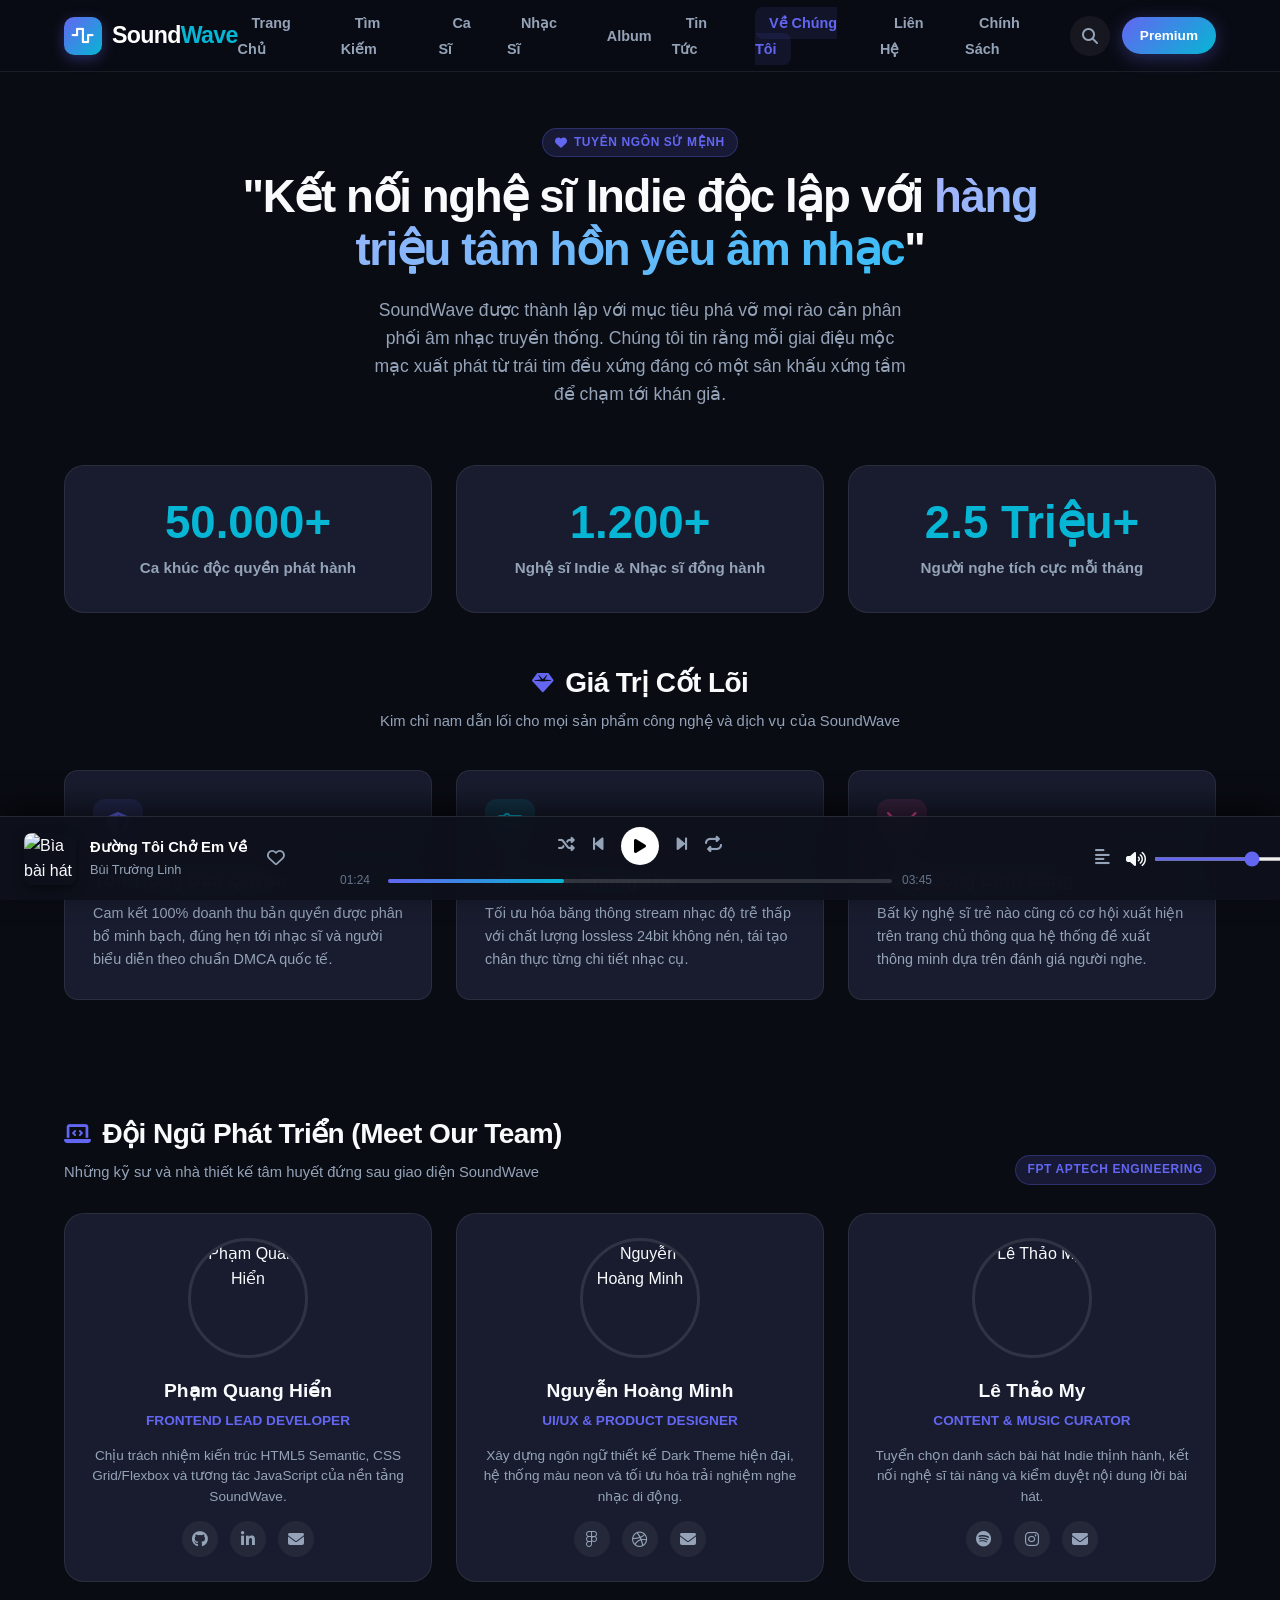
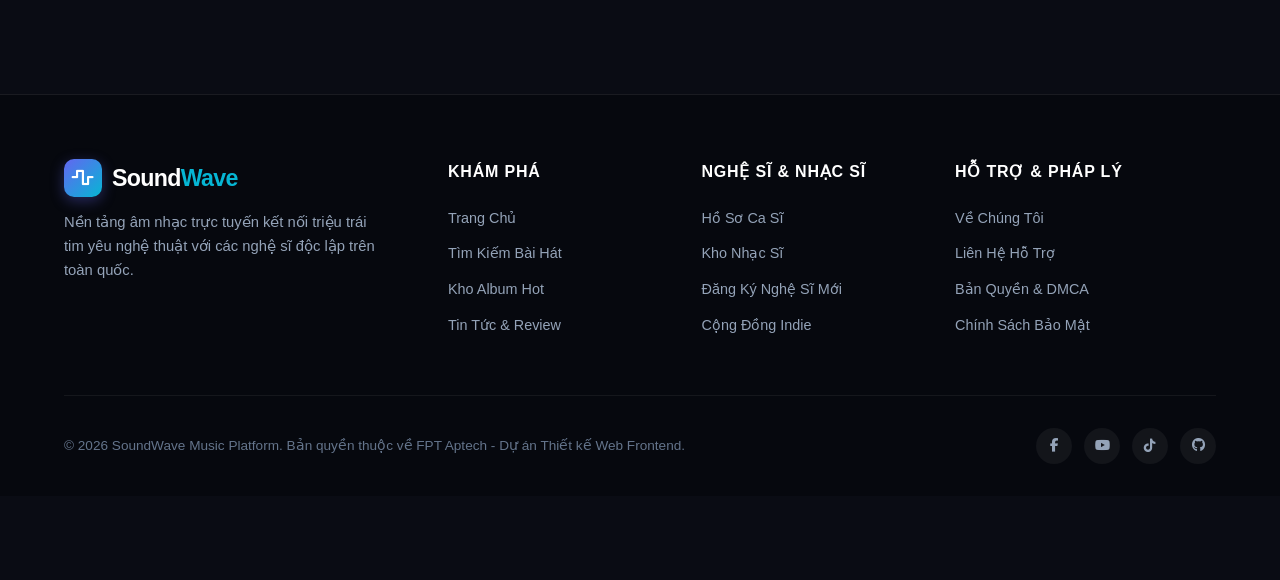
==== about.html @ a997b6e6 "Complete SoundWave music platform project" ====
<!DOCTYPE html>
<html lang="vi">
<head>
  <meta charset="UTF-8">
  <meta name="viewport" content="width=device-width, initial-scale=1.0">
  <title>Về Chúng Tôi - Sứ Mệnh & Đội Ngũ Phát Triển | SoundWave</title>
  <link rel="stylesheet" href="https://cdnjs.cloudflare.com/ajax/libs/font-awesome/6.5.1/css/all.min.css">
  <link rel="stylesheet" href="css/style.css">
</head>
<body>

  <!-- Đầu trang & Thanh điều hướng -->
  <header class="site-header">
    <div class="container navbar">
      <a href="index.html" class="brand-logo" aria-label="SoundWave Home">
        <div class="brand-icon"><i class="fa-solid fa-wave-square"></i></div>
        <span>Sound<span>Wave</span></span>
      </a>

      <nav aria-label="Điều hướng chính">
        <ul class="nav-links">
          <li><a href="index.html" class="nav-link">Trang Chủ</a></li>
          <li><a href="search.html" class="nav-link">Tìm Kiếm</a></li>
          <li><a href="artist-songs.html" class="nav-link">Ca Sĩ</a></li>
          <li><a href="composer-songs.html" class="nav-link">Nhạc Sĩ</a></li>
          <li><a href="album-songs.html" class="nav-link">Album</a></li>
          <li><a href="detail.html" class="nav-link">Tin Tức</a></li>
          <li><a href="about.html" class="nav-link active">Về Chúng Tôi</a></li>
          <li><a href="contact.html" class="nav-link">Liên Hệ</a></li>
          <li><a href="policy-terms.html" class="nav-link">Chính Sách</a></li>
        </ul>
      </nav>

      <div class="nav-actions">
        <a href="search.html" class="nav-search-btn" title="Tìm kiếm"><i class="fa-solid fa-magnifying-glass"></i></a>
        <a href="index.html#pricing" class="btn btn-primary" style="padding: 8px 18px; font-size: 0.85rem;">Premium</a>
        <button id="menu-toggle" class="menu-toggle-btn" aria-label="Mở menu"><i class="fa-solid fa-bars"></i></button>
      </div>
    </div>
  </header>

  <!-- Nội dung chính của trang -->
  <main class="section-spacing">
    <div class="container">
      <!-- Giới thiệu sứ mệnh SoundWave -->
      <section style="text-align: center; max-width: 820px; margin: 0 auto 56px;">
        <span class="badge badge-primary"><i class="fa-solid fa-heart"></i> Tuyên Ngôn Sứ Mệnh</span>
        <h1 class="hero-title" style="margin-top: 14px;">
          "Kết nối nghệ sĩ Indie độc lập với <span>hàng triệu tâm hồn yêu âm nhạc</span>"
        </h1>
        <p class="hero-desc" style="margin: 0 auto; font-size: 1.1rem;">
          SoundWave được thành lập với mục tiêu phá vỡ mọi rào cản phân phối âm nhạc truyền thống. Chúng tôi tin rằng mỗi giai điệu mộc mạc xuất phát từ trái tim đều xứng đáng có một sân khấu xứng tầm để chạm tới khán giả.
        </p>
      </section>

      <!-- Thống kê những con số ấn tượng -->
      <section class="about-stats-grid">
        <div class="stat-card">
          <div class="stat-value">50.000+</div>
          <div class="stat-label">Ca khúc độc quyền phát hành</div>
        </div>
        <div class="stat-card">
          <div class="stat-value">1.200+</div>
          <div class="stat-label">Nghệ sĩ Indie & Nhạc sĩ đồng hành</div>
        </div>
        <div class="stat-card">
          <div class="stat-value">2.5 Triệu+</div>
          <div class="stat-label">Người nghe tích cực mỗi tháng</div>
        </div>
      </section>

      <!-- Giá trị cốt lõi của nền tảng -->
      <section class="section-spacing" style="padding-top: 0;">
        <div class="section-title-wrap" style="text-align: center; display: block; margin-bottom: 36px;">
          <h2 class="section-title" style="justify-content: center;"><i class="fa-solid fa-gem"></i> Giá Trị Cốt Lõi</h2>
          <p class="section-subtitle">Kim chỉ nam dẫn lối cho mọi sản phẩm công nghệ và dịch vụ của SoundWave</p>
        </div>

        <div class="grid-3">
          <div class="music-card" style="padding: 28px;">
            <div style="width: 50px; height: 50px; border-radius: 12px; background: rgba(99, 102, 241, 0.15); color: var(--primary); display: flex; align-items: center; justify-content: center; font-size: 1.5rem; margin-bottom: 16px;">
              <i class="fa-solid fa-shield-halved"></i>
            </div>
            <h3 style="font-size: 1.15rem; font-weight: 800; margin-bottom: 8px;">Tôn Trọng Bản Quyền</h3>
            <p style="font-size: 0.9rem; color: var(--text-muted); line-height: 1.6;">
              Cam kết 100% doanh thu bản quyền được phân bổ minh bạch, đúng hẹn tới nhạc sĩ và người biểu diễn theo chuẩn DMCA quốc tế.
            </p>
          </div>

          <div class="music-card" style="padding: 28px;">
            <div style="width: 50px; height: 50px; border-radius: 12px; background: rgba(6, 182, 212, 0.15); color: var(--secondary); display: flex; align-items: center; justify-content: center; font-size: 1.5rem; margin-bottom: 16px;">
              <i class="fa-solid fa-sliders"></i>
            </div>
            <h3 style="font-size: 1.15rem; font-weight: 800; margin-bottom: 8px;">Âm Thanh Phòng Thu</h3>
            <p style="font-size: 0.9rem; color: var(--text-muted); line-height: 1.6;">
              Tối ưu hóa băng thông stream nhạc độ trễ thấp với chất lượng lossless 24bit không nén, tái tạo chân thực từng chi tiết nhạc cụ.
            </p>
          </div>

          <div class="music-card" style="padding: 28px;">
            <div style="width: 50px; height: 50px; border-radius: 12px; background: rgba(236, 72, 153, 0.15); color: var(--accent-pink); display: flex; align-items: center; justify-content: center; font-size: 1.5rem; margin-bottom: 16px;">
              <i class="fa-solid fa-users-rays"></i>
            </div>
            <h3 style="font-size: 1.15rem; font-weight: 800; margin-bottom: 8px;">Cộng Đồng Bình Đẳng</h3>
            <p style="font-size: 0.9rem; color: var(--text-muted); line-height: 1.6;">
              Bất kỳ nghệ sĩ trẻ nào cũng có cơ hội xuất hiện trên trang chủ thông qua hệ thống đề xuất thông minh dựa trên đánh giá người nghe.
            </p>
          </div>
        </div>
      </section>

      <!-- Đội ngũ phát triển dự án -->
      <section class="section-spacing">
        <div class="section-title-wrap">
          <div>
            <h2 class="section-title"><i class="fa-solid fa-laptop-code"></i> Đội Ngũ Phát Triển (Meet Our Team)</h2>
            <p class="section-subtitle">Những kỹ sư và nhà thiết kế tâm huyết đứng sau giao diện SoundWave</p>
          </div>
          <span class="badge badge-primary">FPT Aptech Engineering</span>
        </div>

        <div class="grid-3">
          <div class="team-card">
            <img src="https://images.unsplash.com/photo-1534528741775-53994a69daeb?w=300" alt="Phạm Quang Hiển" class="team-avatar">
            <h3 class="team-name">Phạm Quang Hiển</h3>
            <p class="team-role">Frontend Lead Developer</p>
            <p style="font-size: 0.85rem; color: var(--text-muted); line-height: 1.5;">
              Chịu trách nhiệm kiến trúc HTML5 Semantic, CSS Grid/Flexbox và tương tác JavaScript của nền tảng SoundWave.
            </p>
            <div class="team-socials">
              <a href="https://github.com/QuangHien-coder" target="_blank" rel="noreferrer" class="team-social-link" title="GitHub"><i class="fa-brands fa-github"></i></a>
              <a href="https://linkedin.com" target="_blank" rel="noreferrer" class="team-social-link" title="LinkedIn"><i class="fa-brands fa-linkedin-in"></i></a>
              <a href="mailto:contact@soundwave.vn" class="team-social-link" title="Email"><i class="fa-solid fa-envelope"></i></a>
            </div>
          </div>

          <div class="team-card">
            <img src="https://images.unsplash.com/photo-1507003211169-0a1dd7228f2d?w=300" alt="Nguyễn Hoàng Minh" class="team-avatar">
            <h3 class="team-name">Nguyễn Hoàng Minh</h3>
            <p class="team-role">UI/UX & Product Designer</p>
            <p style="font-size: 0.85rem; color: var(--text-muted); line-height: 1.5;">
              Xây dựng ngôn ngữ thiết kế Dark Theme hiện đại, hệ thống màu neon và tối ưu hóa trải nghiệm nghe nhạc di động.
            </p>
            <div class="team-socials">
              <a href="https://figma.com" target="_blank" rel="noreferrer" class="team-social-link" title="Figma"><i class="fa-brands fa-figma"></i></a>
              <a href="https://dribbble.com" target="_blank" rel="noreferrer" class="team-social-link" title="Dribbble"><i class="fa-brands fa-dribbble"></i></a>
              <a href="mailto:design@soundwave.vn" class="team-social-link" title="Email"><i class="fa-solid fa-envelope"></i></a>
            </div>
          </div>

          <div class="team-card">
            <img src="https://images.unsplash.com/photo-1494790108377-be9c29b29330?w=300" alt="Lê Thảo My" class="team-avatar">
            <h3 class="team-name">Lê Thảo My</h3>
            <p class="team-role">Content & Music Curator</p>
            <p style="font-size: 0.85rem; color: var(--text-muted); line-height: 1.5;">
              Tuyển chọn danh sách bài hát Indie thịnh hành, kết nối nghệ sĩ tài năng và kiểm duyệt nội dung lời bài hát.
            </p>
            <div class="team-socials">
              <a href="https://spotify.com" target="_blank" rel="noreferrer" class="team-social-link" title="Spotify"><i class="fa-brands fa-spotify"></i></a>
              <a href="https://instagram.com" target="_blank" rel="noreferrer" class="team-social-link" title="Instagram"><i class="fa-brands fa-instagram"></i></a>
              <a href="mailto:curator@soundwave.vn" class="team-social-link" title="Email"><i class="fa-solid fa-envelope"></i></a>
            </div>
          </div>
        </div>
      </section>
    </div>
  </main>

  <!-- Chân trang -->
  <footer class="site-footer">
    <div class="container">
      <div class="footer-grid">
        <div class="footer-brand">
          <a href="index.html" class="brand-logo">
            <div class="brand-icon"><i class="fa-solid fa-wave-square"></i></div>
            <span>Sound<span>Wave</span></span>
          </a>
          <p>Nền tảng âm nhạc trực tuyến kết nối triệu trái tim yêu nghệ thuật với các nghệ sĩ độc lập trên toàn quốc.</p>
        </div>

        <div>
          <h4 class="footer-heading">Khám Phá</h4>
          <ul class="footer-links-list">
            <li><a href="index.html">Trang Chủ</a></li>
            <li><a href="search.html">Tìm Kiếm Bài Hát</a></li>
            <li><a href="album-songs.html">Kho Album Hot</a></li>
            <li><a href="detail.html">Tin Tức & Review</a></li>
          </ul>
        </div>

        <div>
          <h4 class="footer-heading">Nghệ Sĩ & Nhạc Sĩ</h4>
          <ul class="footer-links-list">
            <li><a href="artist-songs.html">Hồ Sơ Ca Sĩ</a></li>
            <li><a href="composer-songs.html">Kho Nhạc Sĩ</a></li>
            <li><a href="contact.html">Đăng Ký Nghệ Sĩ Mới</a></li>
            <li><a href="about.html">Cộng Đồng Indie</a></li>
          </ul>
        </div>

        <div>
          <h4 class="footer-heading">Hỗ Trợ & Pháp Lý</h4>
          <ul class="footer-links-list">
            <li><a href="about.html">Về Chúng Tôi</a></li>
            <li><a href="contact.html">Liên Hệ Hỗ Trợ</a></li>
            <li><a href="policy-terms.html">Bản Quyền & DMCA</a></li>
            <li><a href="policy-terms.html#privacy">Chính Sách Bảo Mật</a></li>
          </ul>
        </div>
      </div>

      <div class="footer-bottom">
        <p>&copy; 2026 SoundWave Music Platform. Bản quyền thuộc về FPT Aptech - Dự án Thiết kế Web Frontend.</p>
        <div class="social-links">
          <a href="https://facebook.com" class="social-icon" target="_blank" rel="noreferrer" aria-label="Facebook"><i class="fa-brands fa-facebook-f"></i></a>
          <a href="https://youtube.com" class="social-icon" target="_blank" rel="noreferrer" aria-label="YouTube"><i class="fa-brands fa-youtube"></i></a>
          <a href="https://tiktok.com" class="social-icon" target="_blank" rel="noreferrer" aria-label="TikTok"><i class="fa-brands fa-tiktok"></i></a>
          <a href="https://github.com" class="social-icon" target="_blank" rel="noreferrer" aria-label="GitHub"><i class="fa-brands fa-github"></i></a>
        </div>
      </div>
    </div>
  </footer>

  <!-- Thanh phát nhạc cố định đáy màn hình -->
  <aside class="bottom-player-bar" aria-label="Trình phát nhạc đang hoạt động">
    <div class="player-left">
      <img id="player-thumb" src="https://images.unsplash.com/photo-1514525253161-7a46d19cd819?w=200" alt="Bìa bài hát" class="player-thumb">
      <div class="player-song-meta">
        <a href="song-detail.html" id="player-song-title" class="player-song-name">Đường Tôi Chở Em Về</a>
        <a href="artist-songs.html" id="player-artist" class="player-artist-name">Bùi Trường Linh</a>
      </div>
      <button id="player-like-btn" class="player-like-btn" title="Thêm vào yêu thích">
        <i class="fa-regular fa-heart"></i>
      </button>
    </div>

    <div class="player-center">
      <div class="player-controls-row">
        <button class="player-btn-action" title="Phát ngẫu nhiên"><i class="fa-solid fa-shuffle"></i></button>
        <button class="player-btn-action" title="Bài trước"><i class="fa-solid fa-backward-step"></i></button>
        <button id="player-play-btn" class="player-btn-play-pause" title="Phát"><i class="fa-solid fa-play"></i></button>
        <button class="player-btn-action" title="Bài tiếp"><i class="fa-solid fa-forward-step"></i></button>
        <button class="player-btn-action" title="Lặp lại"><i class="fa-solid fa-repeat"></i></button>
      </div>
      <div class="player-progress-row">
        <span id="current-time" class="player-time">01:24</span>
        <div id="progress-bar-wrap" class="progress-bar-wrap">
          <div id="progress-fill" class="progress-fill"></div>
        </div>
        <span id="duration-time" class="player-time">03:45</span>
      </div>
    </div>

    <div class="player-right">
      <a href="song-detail.html" class="player-btn-action" title="Xem lời bài hát"><i class="fa-solid fa-align-left"></i></a>
      <div class="volume-wrap">
        <i class="fa-solid fa-volume-high text-muted"></i>
        <input type="range" class="volume-slider" min="0" max="100" value="80" aria-label="Âm lượng">
      </div>
    </div>
  </aside>

  <script src="js/main.js"></script>
</body>
</html>
---- css/style.css ----
/* ==========================================================================
   SOUNDWAVE - NỀN TẢNG ÂM NHẠC TRỰC TUYẾN
   Định dạng giao diện: Chủ đề tối, Flexbox, CSS Grid & Responsive
   ========================================================================== */

:root {
  --bg-dark: #0a0c14;
  --bg-surface: #121524;
  --bg-card: #181c2e;
  --bg-card-hover: #22273f;
  --border-subtle: rgba(255, 255, 255, 0.08);
  --border-focus: #6366f1;

  --text-main: #f8fafc;
  --text-muted: #94a3b8;
  --text-dim: #64748b;

  --primary: #6366f1;
  --primary-hover: #4f46e5;
  --primary-glow: rgba(99, 102, 241, 0.35);

  --secondary: #06b6d4;
  --accent-pink: #ec4899;
  --accent-green: #10b981;
  --accent-amber: #f59e0b;

  --radius-sm: 8px;
  --radius-md: 14px;
  --radius-lg: 20px;
  --radius-full: 9999px;

  --player-height: 84px;
  --nav-height: 72px;
  --container-max: 1200px;
  --transition: all 0.25s ease-in-out;
}

* {
  margin: 0;
  padding: 0;
  box-sizing: border-box;
}

html {
  scroll-behavior: smooth;
  font-size: 16px;
}

body {
  font-family: -apple-system, BlinkMacSystemFont, 'Segoe UI', Roboto, Helvetica, Arial, sans-serif;
  background-color: var(--bg-dark);
  color: var(--text-main);
  line-height: 1.6;
  min-height: 100vh;
  display: flex;
  flex-direction: column;
  padding-bottom: var(--player-height);
  overflow-x: hidden;
}

a {
  color: inherit;
  text-decoration: none;
  transition: var(--transition);
}

img {
  max-width: 100%;
  height: auto;
  display: block;
}

ul {
  list-style: none;
}

button, input, select, textarea {
  font: inherit;
  color: inherit;
  border: none;
  outline: none;
}

/* ==========================================================================
   KHUNG BỐ CỤC CHUNG & CÁC LỚP TIỆN ÍCH
   ========================================================================== */

.container {
  width: 100%;
  max-width: var(--container-max);
  margin: 0 auto;
  padding: 0 24px;
}

.section-spacing {
  padding: 56px 0;
}

.section-title-wrap {
  display: flex;
  align-items: flex-end;
  justify-content: space-between;
  margin-bottom: 28px;
  gap: 16px;
}

.section-title {
  font-size: 1.75rem;
  font-weight: 800;
  letter-spacing: -0.02em;
  color: var(--text-main);
  position: relative;
  display: flex;
  align-items: center;
  gap: 12px;
}

.section-title i {
  color: var(--primary);
  font-size: 1.35rem;
}

.section-subtitle {
  color: var(--text-muted);
  font-size: 0.925rem;
  margin-top: 4px;
}

.see-more-link {
  color: var(--primary);
  font-weight: 600;
  font-size: 0.9rem;
  display: inline-flex;
  align-items: center;
  gap: 6px;
}

.see-more-link:hover {
  color: var(--secondary);
  transform: translateX(3px);
}

/* Nhãn hiển thị nổi bật */
.badge {
  display: inline-flex;
  align-items: center;
  gap: 6px;
  padding: 4px 12px;
  border-radius: var(--radius-full);
  font-size: 0.75rem;
  font-weight: 700;
  text-transform: uppercase;
  letter-spacing: 0.05em;
}

.badge-primary {
  background: rgba(99, 102, 241, 0.15);
  color: var(--primary);
  border: 1px solid rgba(99, 102, 241, 0.3);
}

.badge-emerald {
  background: rgba(16, 185, 129, 0.15);
  color: var(--accent-green);
  border: 1px solid rgba(16, 185, 129, 0.3);
}

.badge-cyan {
  background: rgba(6, 182, 212, 0.15);
  color: var(--secondary);
  border: 1px solid rgba(6, 182, 212, 0.3);
}

/* Hệ thống nút bấm */
.btn {
  display: inline-flex;
  align-items: center;
  justify-content: center;
  gap: 10px;
  padding: 12px 24px;
  border-radius: var(--radius-full);
  font-weight: 700;
  font-size: 0.925rem;
  cursor: pointer;
  transition: var(--transition);
  user-select: none;
}

.btn-primary {
  background: linear-gradient(135deg, var(--primary), var(--secondary));
  color: #fff;
  box-shadow: 0 4px 18px var(--primary-glow);
}

.btn-primary:hover {
  transform: translateY(-2px);
  box-shadow: 0 6px 24px rgba(99, 102, 241, 0.55);
}

.btn-outline {
  background: rgba(255, 255, 255, 0.04);
  color: var(--text-main);
  border: 1px solid var(--border-subtle);
}

.btn-outline:hover {
  background: rgba(255, 255, 255, 0.1);
  border-color: rgba(255, 255, 255, 0.2);
  transform: translateY(-2px);
}

.btn-play-sm {
  width: 44px;
  height: 44px;
  border-radius: 50%;
  background: var(--primary);
  color: #fff;
  display: flex;
  align-items: center;
  justify-content: center;
  font-size: 1rem;
  box-shadow: 0 4px 14px var(--primary-glow);
  cursor: pointer;
  transition: var(--transition);
}

.btn-play-sm:hover {
  transform: scale(1.12);
  background: var(--secondary);
}

/* ==========================================================================
   ĐẦU TRANG & THANH ĐIỀU HƯỚNG (MENU)
   ========================================================================== */

.site-header {
  position: sticky;
  top: 0;
  z-index: 100;
  background: rgba(10, 12, 20, 0.85);
  backdrop-filter: blur(14px);
  -webkit-backdrop-filter: blur(14px);
  border-bottom: 1px solid var(--border-subtle);
  height: var(--nav-height);
}

.navbar {
  display: flex;
  align-items: center;
  justify-content: space-between;
  height: 100%;
}

.brand-logo {
  display: flex;
  align-items: center;
  gap: 10px;
  font-size: 1.45rem;
  font-weight: 900;
  letter-spacing: -0.03em;
  color: #fff;
}

.brand-icon {
  width: 38px;
  height: 38px;
  border-radius: 10px;
  background: linear-gradient(135deg, var(--primary), var(--secondary));
  display: flex;
  align-items: center;
  justify-content: center;
  font-size: 1.1rem;
  color: #fff;
  box-shadow: 0 4px 14px var(--primary-glow);
}

.brand-logo span span {
  color: var(--secondary);
}

.nav-links {
  display: flex;
  align-items: center;
  gap: 6px;
}

.nav-link {
  padding: 8px 14px;
  border-radius: var(--radius-sm);
  font-size: 0.9rem;
  font-weight: 600;
  color: var(--text-muted);
}

.nav-link:hover,
.nav-link.active {
  color: #fff;
  background: rgba(255, 255, 255, 0.06);
}

.nav-link.active {
  color: var(--primary);
  background: rgba(99, 102, 241, 0.1);
}

.nav-actions {
  display: flex;
  align-items: center;
  gap: 12px;
}

.nav-search-btn {
  width: 40px;
  height: 40px;
  border-radius: 50%;
  background: rgba(255, 255, 255, 0.05);
  color: var(--text-muted);
  display: flex;
  align-items: center;
  justify-content: center;
  cursor: pointer;
  transition: var(--transition);
}

.nav-search-btn:hover {
  color: #fff;
  background: rgba(255, 255, 255, 0.12);
}

.menu-toggle-btn {
  display: none;
  background: transparent;
  color: var(--text-main);
  font-size: 1.35rem;
  cursor: pointer;
  padding: 6px;
}

/* ==========================================================================
   BANNER GIỚI THIỆU CHÍNH (TRANG CHỦ)
   ========================================================================== */

.hero-banner {
  position: relative;
  padding: 64px 0 54px;
  overflow: hidden;
}

.hero-card {
  position: relative;
  background: linear-gradient(135deg, #181c33 0%, #111425 60%, #0d0f1b 100%);
  border: 1px solid var(--border-subtle);
  border-radius: var(--radius-lg);
  padding: 56px 48px;
  display: grid;
  grid-template-columns: 1.2fr 0.8fr;
  align-items: center;
  gap: 40px;
  box-shadow: 0 20px 40px rgba(0, 0, 0, 0.45);
}

.hero-card::before {
  content: '';
  position: absolute;
  top: -20%;
  right: 10%;
  width: 320px;
  height: 320px;
  background: radial-gradient(circle, var(--primary-glow) 0%, transparent 70%);
  filter: blur(50px);
  pointer-events: none;
}

.hero-content {
  position: relative;
  z-index: 2;
}

.hero-title {
  font-size: 2.85rem;
  font-weight: 900;
  line-height: 1.15;
  letter-spacing: -0.03em;
  margin: 16px 0 20px;
}

.hero-title span {
  background: linear-gradient(135deg, #a5b4fc, #38bdf8);
  -webkit-background-clip: text;
  -webkit-text-fill-color: transparent;
}

.hero-desc {
  font-size: 1.05rem;
  color: var(--text-muted);
  margin-bottom: 32px;
  max-width: 540px;
}

.hero-buttons {
  display: flex;
  align-items: center;
  gap: 16px;
  flex-wrap: wrap;
}

.hero-art {
  position: relative;
  display: flex;
  justify-content: center;
  align-items: center;
}

.hero-album-stack {
  position: relative;
  width: 280px;
  height: 280px;
}

.stack-img {
  position: absolute;
  width: 220px;
  height: 220px;
  border-radius: var(--radius-md);
  object-fit: cover;
  box-shadow: 0 16px 32px rgba(0, 0, 0, 0.6);
  border: 2px solid rgba(255, 255, 255, 0.1);
  transition: var(--transition);
}

.stack-img-1 {
  top: 0;
  left: 0;
  transform: rotate(-8deg);
  z-index: 1;
}

.stack-img-2 {
  bottom: 0;
  right: 0;
  transform: rotate(6deg);
  z-index: 2;
}

.hero-album-stack:hover .stack-img-1 {
  transform: rotate(-14deg) translateY(-8px);
}

.hero-album-stack:hover .stack-img-2 {
  transform: rotate(12deg) translateY(8px);
}

/* ==========================================================================
   THẺ BÀI HÁT & HỆ THỐNG LƯỚI (CHUYÊN MỤC, ALBUM, NGHỆ SĨ)
   ========================================================================== */

.grid-6 {
  display: grid;
  grid-template-columns: repeat(6, 1fr);
  gap: 20px;
}

.grid-5 {
  display: grid;
  grid-template-columns: repeat(5, 1fr);
  gap: 20px;
}

.grid-4 {
  display: grid;
  grid-template-columns: repeat(4, 1fr);
  gap: 24px;
}

.grid-3 {
  display: grid;
  grid-template-columns: repeat(3, 1fr);
  gap: 24px;
}

.grid-2 {
  display: grid;
  grid-template-columns: repeat(2, 1fr);
  gap: 24px;
}

/* Định dạng thẻ bài hát và album */
.music-card {
  background: var(--bg-card);
  border: 1px solid var(--border-subtle);
  border-radius: var(--radius-md);
  padding: 16px;
  transition: var(--transition);
  position: relative;
  display: flex;
  flex-direction: column;
}

.music-card:hover {
  background: var(--bg-card-hover);
  transform: translateY(-6px);
  border-color: rgba(255, 255, 255, 0.18);
  box-shadow: 0 16px 30px rgba(0, 0, 0, 0.5);
}

.card-thumb-wrap {
  position: relative;
  width: 100%;
  aspect-ratio: 1 / 1;
  border-radius: var(--radius-sm);
  overflow: hidden;
  margin-bottom: 14px;
  background: var(--bg-surface);
}

.card-thumb {
  width: 100%;
  height: 100%;
  object-fit: cover;
  transition: transform 0.4s ease;
}

.music-card:hover .card-thumb {
  transform: scale(1.06);
}

.card-play-overlay {
  position: absolute;
  right: 12px;
  bottom: 12px;
  opacity: 0;
  transform: translateY(8px);
  transition: var(--transition);
}

.music-card:hover .card-play-overlay {
  opacity: 1;
  transform: translateY(0);
}

.card-title {
  font-size: 1rem;
  font-weight: 700;
  color: var(--text-main);
  white-space: nowrap;
  overflow: hidden;
  text-overflow: ellipsis;
  margin-bottom: 4px;
}

.card-title:hover {
  color: var(--primary);
}

.card-subtitle {
  font-size: 0.85rem;
  color: var(--text-muted);
  white-space: nowrap;
  overflow: hidden;
  text-overflow: ellipsis;
}

.card-subtitle a:hover {
  color: var(--text-main);
  text-decoration: underline;
}

/* Thẻ ảnh đại diện ca sĩ hình tròn */
.artist-card .card-thumb-wrap {
  border-radius: 50%;
  box-shadow: 0 8px 20px rgba(0, 0, 0, 0.4);
}

.artist-card .card-title {
  text-align: center;
}

.artist-card .card-subtitle {
  text-align: center;
}

/* Thẻ chuyên mục thể loại nhạc */
.category-card {
  position: relative;
  min-height: 140px;
  border-radius: var(--radius-md);
  padding: 20px;
  overflow: hidden;
  display: flex;
  flex-direction: column;
  justify-content: space-between;
  font-weight: 800;
  color: #fff;
  transition: var(--transition);
}

.category-card:hover {
  transform: translateY(-4px) scale(1.02);
  box-shadow: 0 12px 24px rgba(0, 0, 0, 0.4);
}

.category-card i {
  position: absolute;
  right: -10px;
  bottom: -10px;
  font-size: 4.5rem;
  opacity: 0.22;
  transform: rotate(-15deg);
  transition: var(--transition);
}

.category-card:hover i {
  transform: rotate(0deg) scale(1.15);
  opacity: 0.35;
}

/* ==========================================================================
   BẢNG XẾP HẠNG & DANH SÁCH BÀI HÁT DẠNG BẢNG
   ========================================================================== */

.table-responsive {
  width: 100%;
  overflow-x: auto;
  border-radius: var(--radius-md);
  border: 1px solid var(--border-subtle);
  background: var(--bg-card);
}

.music-table {
  width: 100%;
  border-collapse: collapse;
  text-align: left;
  font-size: 0.925rem;
}

.music-table th {
  padding: 16px 20px;
  color: var(--text-dim);
  font-weight: 700;
  text-transform: uppercase;
  font-size: 0.75rem;
  letter-spacing: 0.05em;
  border-bottom: 1px solid var(--border-subtle);
  background: rgba(255, 255, 255, 0.02);
}

.music-table td {
  padding: 14px 20px;
  border-bottom: 1px solid rgba(255, 255, 255, 0.04);
  color: var(--text-muted);
  vertical-align: middle;
}

.music-table tr:last-child td {
  border-bottom: none;
}

.music-table tr:hover td {
  background: var(--bg-card-hover);
  color: var(--text-main);
}

.song-cell {
  display: flex;
  align-items: center;
  gap: 14px;
}

.song-thumb-sm {
  width: 44px;
  height: 44px;
  border-radius: var(--radius-sm);
  object-fit: cover;
}

.song-info-meta {
  display: flex;
  flex-direction: column;
}

.song-title-text {
  font-weight: 700;
  color: var(--text-main);
}

.song-title-text:hover {
  color: var(--primary);
}

.song-artist-text {
  font-size: 0.825rem;
  color: var(--text-muted);
}

.rank-number {
  font-weight: 800;
  font-size: 1.1rem;
  color: var(--text-dim);
  width: 28px;
  display: inline-block;
  text-align: center;
}

.rank-top1 { color: #f59e0b; }
.rank-top2 { color: #94a3b8; }
.rank-top3 { color: #d97706; }

/* ==========================================================================
   BẢNG GIÁ GÓI CƯỚC PREMIUM (ĐIỂM CỘNG SÁNG TẠO)
   ========================================================================== */

.pricing-grid {
  display: grid;
  grid-template-columns: repeat(3, 1fr);
  gap: 24px;
}

.pricing-card {
  background: var(--bg-card);
  border: 1px solid var(--border-subtle);
  border-radius: var(--radius-lg);
  padding: 36px 30px;
  display: flex;
  flex-direction: column;
  transition: var(--transition);
  position: relative;
}

.pricing-card.featured {
  background: linear-gradient(180deg, #20253f 0%, #161a2e 100%);
  border-color: var(--primary);
  box-shadow: 0 16px 36px var(--primary-glow);
  transform: scale(1.03);
}

.pricing-card:hover {
  transform: translateY(-6px);
}

.pricing-card.featured:hover {
  transform: scale(1.03) translateY(-6px);
}

.pricing-tag {
  position: absolute;
  top: -12px;
  left: 50%;
  transform: translateX(-50%);
  background: linear-gradient(135deg, var(--primary), var(--secondary));
  color: #fff;
  font-size: 0.75rem;
  font-weight: 800;
  padding: 4px 14px;
  border-radius: var(--radius-full);
}

.pricing-price {
  font-size: 2.25rem;
  font-weight: 900;
  color: #fff;
  margin: 16px 0 20px;
}

.pricing-price span {
  font-size: 0.95rem;
  color: var(--text-muted);
  font-weight: normal;
}

.pricing-features {
  margin: 24px 0 32px;
  flex-grow: 1;
}

.pricing-features li {
  display: flex;
  align-items: center;
  gap: 10px;
  margin-bottom: 12px;
  font-size: 0.9rem;
  color: var(--text-muted);
}

.pricing-features li i {
  color: var(--accent-green);
}

/* ==========================================================================
   KHUNG TÌM KIẾM & BỘ LỌC NÂNG CAO (TRANG TÌM KIẾM)
   ========================================================================== */

.search-box-wrap {
  background: var(--bg-card);
  border: 1px solid var(--border-subtle);
  border-radius: var(--radius-lg);
  padding: 24px;
  margin-bottom: 32px;
}

.search-input-group {
  position: relative;
  margin-bottom: 20px;
}

.search-input-group i {
  position: absolute;
  left: 20px;
  top: 50%;
  transform: translateY(-50%);
  color: var(--text-dim);
  font-size: 1.2rem;
}

.search-input {
  width: 100%;
  background: var(--bg-surface);
  border: 1px solid var(--border-subtle);
  padding: 16px 20px 16px 54px;
  border-radius: var(--radius-md);
  font-size: 1.05rem;
  color: #fff;
  transition: var(--transition);
}

.search-input:focus {
  border-color: var(--primary);
  box-shadow: 0 0 0 3px var(--primary-glow);
}

.filter-row {
  display: grid;
  grid-template-columns: repeat(4, 1fr);
  gap: 16px;
}

.filter-select {
  background: var(--bg-surface);
  border: 1px solid var(--border-subtle);
  padding: 10px 16px;
  border-radius: var(--radius-sm);
  color: var(--text-muted);
  cursor: pointer;
  transition: var(--transition);
}

.filter-select:focus {
  border-color: var(--primary);
  color: #fff;
}

.search-result-header {
  display: flex;
  align-items: center;
  justify-content: space-between;
  margin-bottom: 24px;
}

.result-count-badge {
  color: var(--secondary);
  font-weight: 700;
}

/* ==========================================================================
   CHI TIẾT BÀI HÁT & KHỐI LỜI BÀI HÁT
   ========================================================================== */

.detail-banner {
  background: linear-gradient(180deg, #1f243c 0%, var(--bg-dark) 100%);
  border-radius: var(--radius-lg);
  padding: 44px;
  display: flex;
  align-items: center;
  gap: 36px;
  margin-bottom: 40px;
  border: 1px solid var(--border-subtle);
}

.detail-cover {
  width: 220px;
  height: 220px;
  border-radius: var(--radius-md);
  object-fit: cover;
  box-shadow: 0 16px 36px rgba(0, 0, 0, 0.6);
  flex-shrink: 0;
}

.detail-meta-wrap {
  display: flex;
  flex-direction: column;
  gap: 10px;
}

.detail-song-title {
  font-size: 2.5rem;
  font-weight: 900;
  letter-spacing: -0.02em;
}

.detail-artist-line {
  font-size: 1.05rem;
  color: var(--text-muted);
}

.detail-artist-line a {
  color: var(--text-main);
  font-weight: 600;
}

.detail-artist-line a:hover {
  color: var(--primary);
  text-decoration: underline;
}

.detail-stats {
  display: flex;
  align-items: center;
  gap: 20px;
  font-size: 0.9rem;
  color: var(--text-dim);
  margin-top: 6px;
}

.detail-action-bar {
  display: flex;
  align-items: center;
  gap: 16px;
  margin-top: 14px;
}

.detail-two-col {
  display: grid;
  grid-template-columns: 2fr 1fr;
  gap: 36px;
}

.lyrics-container {
  background: var(--bg-card);
  border: 1px solid var(--border-subtle);
  border-radius: var(--radius-lg);
  padding: 36px;
}

.lyrics-text {
  font-size: 1.15rem;
  line-height: 2.1;
  color: #cbd5e1;
  white-space: pre-line;
  font-family: inherit;
}

.suggest-sidebar {
  display: flex;
  flex-direction: column;
  gap: 16px;
}

.suggest-card {
  display: flex;
  align-items: center;
  gap: 14px;
  background: var(--bg-card);
  border: 1px solid var(--border-subtle);
  border-radius: var(--radius-md);
  padding: 12px;
  transition: var(--transition);
}

.suggest-card:hover {
  background: var(--bg-card-hover);
  border-color: rgba(255, 255, 255, 0.16);
  transform: translateX(4px);
}

.suggest-thumb {
  width: 54px;
  height: 54px;
  border-radius: var(--radius-sm);
  object-fit: cover;
  flex-shrink: 0;
}

/* ==========================================================================
   THÔNG TIN ĐẦU TRANG: CA SĨ, NHẠC SĨ & ALBUM
   ========================================================================== */

.profile-header-banner {
  background: linear-gradient(135deg, #1b2038 0%, #101322 100%);
  border: 1px solid var(--border-subtle);
  border-radius: var(--radius-lg);
  padding: 44px;
  display: flex;
  align-items: center;
  gap: 36px;
  margin-bottom: 40px;
}

.profile-avatar-lg {
  width: 200px;
  height: 200px;
  border-radius: 50%;
  object-fit: cover;
  box-shadow: 0 16px 36px rgba(0, 0, 0, 0.5);
  border: 4px solid rgba(255, 255, 255, 0.08);
  flex-shrink: 0;
}

.album-cover-lg {
  width: 220px;
  height: 220px;
  border-radius: var(--radius-md);
  object-fit: cover;
  box-shadow: 0 16px 36px rgba(0, 0, 0, 0.6);
  flex-shrink: 0;
}

.profile-info {
  display: flex;
  flex-direction: column;
  gap: 10px;
}

.profile-name {
  font-size: 2.6rem;
  font-weight: 900;
  letter-spacing: -0.03em;
}

.profile-bio {
  color: var(--text-muted);
  font-size: 0.95rem;
  max-width: 680px;
  line-height: 1.65;
}

.profile-stats-row {
  display: flex;
  align-items: center;
  gap: 24px;
  color: var(--text-dim);
  font-size: 0.925rem;
  margin-top: 6px;
}

.profile-stats-row strong {
  color: #fff;
}

/* ==========================================================================
   TRANG BÀI VIẾT TIN TỨC & ĐÁNH GIÁ ALBUM
   ========================================================================== */

.article-container {
  max-width: 860px;
  margin: 0 auto;
}

.article-hero-img {
  width: 100%;
  max-height: 440px;
  object-fit: cover;
  border-radius: var(--radius-lg);
  margin: 28px 0;
  box-shadow: 0 16px 36px rgba(0, 0, 0, 0.5);
}

.article-body {
  font-size: 1.1rem;
  line-height: 1.9;
  color: #cbd5e1;
}

.article-body p {
  margin-bottom: 24px;
}

.article-body h2,
.article-body h3 {
  color: #fff;
  margin: 36px 0 16px;
  font-weight: 800;
}

.article-body blockquote {
  border-left: 4px solid var(--primary);
  background: var(--bg-card);
  padding: 20px 24px;
  border-radius: 0 var(--radius-md) var(--radius-md) 0;
  font-style: italic;
  color: #e2e8f0;
  margin: 28px 0;
}

.score-box {
  background: linear-gradient(135deg, #1e2440, #13172c);
  border: 1px solid var(--primary);
  border-radius: var(--radius-md);
  padding: 24px;
  display: flex;
  align-items: center;
  justify-content: space-between;
  margin: 32px 0;
}

.score-number {
  font-size: 3rem;
  font-weight: 900;
  color: var(--secondary);
}

/* ==========================================================================
   TRANG VỀ CHÚNG TÔI & ĐỘI NGŨ PHÁT TRIỂN
   ========================================================================== */

.about-stats-grid {
  display: grid;
  grid-template-columns: repeat(3, 1fr);
  gap: 24px;
  margin: 48px 0;
}

.stat-card {
  background: var(--bg-card);
  border: 1px solid var(--border-subtle);
  border-radius: var(--radius-lg);
  padding: 32px;
  text-align: center;
}

.stat-value {
  font-size: 2.85rem;
  font-weight: 900;
  color: var(--secondary);
  line-height: 1.1;
  margin-bottom: 8px;
}

.stat-label {
  color: var(--text-muted);
  font-size: 0.95rem;
  font-weight: 600;
}

.team-card {
  background: var(--bg-card);
  border: 1px solid var(--border-subtle);
  border-radius: var(--radius-lg);
  padding: 24px;
  text-align: center;
  transition: var(--transition);
}

.team-card:hover {
  transform: translateY(-6px);
  border-color: var(--primary);
}

.team-avatar {
  width: 120px;
  height: 120px;
  border-radius: 50%;
  object-fit: cover;
  margin: 0 auto 18px;
  border: 3px solid rgba(255, 255, 255, 0.1);
}

.team-name {
  font-size: 1.2rem;
  font-weight: 800;
  margin-bottom: 4px;
}

.team-role {
  color: var(--primary);
  font-size: 0.85rem;
  font-weight: 700;
  text-transform: uppercase;
  margin-bottom: 14px;
}

.team-socials {
  display: flex;
  justify-content: center;
  gap: 12px;
  margin-top: 14px;
}

.team-social-link {
  width: 36px;
  height: 36px;
  border-radius: 50%;
  background: rgba(255, 255, 255, 0.05);
  display: flex;
  align-items: center;
  justify-content: center;
  color: var(--text-muted);
}

.team-social-link:hover {
  background: var(--primary);
  color: #fff;
}

/* ==========================================================================
   TRANG LIÊN HỆ, BIỂU MẪU & BẢN ĐỒ
   ========================================================================== */

.contact-layout {
  display: grid;
  grid-template-columns: 1.1fr 0.9fr;
  gap: 36px;
}

.contact-form-wrap {
  background: var(--bg-card);
  border: 1px solid var(--border-subtle);
  border-radius: var(--radius-lg);
  padding: 36px;
}

.form-group {
  margin-bottom: 20px;
}

.form-label {
  display: block;
  font-weight: 600;
  font-size: 0.9rem;
  margin-bottom: 8px;
  color: var(--text-main);
}

.form-control {
  width: 100%;
  background: var(--bg-surface);
  border: 1px solid var(--border-subtle);
  border-radius: var(--radius-sm);
  padding: 12px 16px;
  color: #fff;
  transition: var(--transition);
}

.form-control:focus {
  border-color: var(--primary);
  box-shadow: 0 0 0 3px var(--primary-glow);
}

textarea.form-control {
  min-height: 130px;
  resize: vertical;
}

.contact-info-cards {
  display: flex;
  flex-direction: column;
  gap: 20px;
}

.contact-box {
  background: var(--bg-card);
  border: 1px solid var(--border-subtle);
  border-radius: var(--radius-md);
  padding: 24px;
  display: flex;
  align-items: flex-start;
  gap: 18px;
}

.contact-box-icon {
  width: 48px;
  height: 48px;
  border-radius: var(--radius-sm);
  background: rgba(99, 102, 241, 0.15);
  color: var(--primary);
  display: flex;
  align-items: center;
  justify-content: center;
  font-size: 1.35rem;
  flex-shrink: 0;
}

.map-embed {
  border-radius: var(--radius-lg);
  overflow: hidden;
  height: 280px;
  border: 1px solid var(--border-subtle);
}

.map-embed iframe {
  width: 100%;
  height: 100%;
  border: 0;
}

/* ==========================================================================
   TRANG CHÍNH SÁCH & ĐIỀU KHOẢN DỊCH VỤ
   ========================================================================== */

.policy-layout {
  display: grid;
  grid-template-columns: 280px 1fr;
  gap: 36px;
  align-items: start;
}

.policy-nav-sticky {
  position: sticky;
  top: calc(var(--nav-height) + 24px);
  background: var(--bg-card);
  border: 1px solid var(--border-subtle);
  border-radius: var(--radius-md);
  padding: 20px;
}

.policy-nav-link {
  display: block;
  padding: 10px 14px;
  border-radius: var(--radius-sm);
  color: var(--text-muted);
  font-weight: 600;
  font-size: 0.9rem;
}

.policy-nav-link:hover,
.policy-nav-link.active {
  color: var(--primary);
  background: rgba(99, 102, 241, 0.1);
}

.policy-content-box {
  background: var(--bg-card);
  border: 1px solid var(--border-subtle);
  border-radius: var(--radius-lg);
  padding: 40px;
}

.policy-section {
  margin-bottom: 48px;
}

.policy-section:last-child {
  margin-bottom: 0;
}

.policy-section h2 {
  font-size: 1.5rem;
  font-weight: 800;
  margin-bottom: 16px;
  color: #fff;
  display: flex;
  align-items: center;
  gap: 10px;
}

.policy-section p {
  color: #cbd5e1;
  margin-bottom: 16px;
  line-height: 1.8;
}

.policy-note {
  background: rgba(99, 102, 241, 0.08);
  border-left: 4px solid var(--primary);
  padding: 16px 20px;
  border-radius: 0 var(--radius-sm) var(--radius-sm) 0;
  margin: 20px 0;
  font-size: 0.925rem;
  color: #e2e8f0;
}

/* ==========================================================================
   CHÂN TRANG (FOOTER)
   ========================================================================== */

.site-footer {
  background: #06080e;
  border-top: 1px solid var(--border-subtle);
  padding: 64px 0 32px;
  margin-top: auto;
}

.footer-grid {
  display: grid;
  grid-template-columns: 1.6fr 1fr 1fr 1.2fr;
  gap: 36px;
  margin-bottom: 48px;
}

.footer-brand p {
  color: var(--text-muted);
  margin-top: 14px;
  max-width: 320px;
  font-size: 0.925rem;
}

.footer-heading {
  font-size: 1rem;
  font-weight: 800;
  color: #fff;
  margin-bottom: 20px;
  text-transform: uppercase;
  letter-spacing: 0.05em;
}

.footer-links-list li {
  margin-bottom: 10px;
}

.footer-links-list a {
  color: var(--text-muted);
  font-size: 0.9rem;
}

.footer-links-list a:hover {
  color: var(--primary);
  padding-left: 4px;
}

.footer-bottom {
  display: flex;
  align-items: center;
  justify-content: space-between;
  padding-top: 32px;
  border-top: 1px solid rgba(255, 255, 255, 0.06);
  color: var(--text-dim);
  font-size: 0.85rem;
  flex-wrap: wrap;
  gap: 16px;
}

.social-links {
  display: flex;
  gap: 12px;
}

.social-icon {
  width: 36px;
  height: 36px;
  border-radius: 50%;
  background: rgba(255, 255, 255, 0.05);
  display: flex;
  align-items: center;
  justify-content: center;
  color: var(--text-muted);
  transition: var(--transition);
}

.social-icon:hover {
  background: var(--primary);
  color: #fff;
  transform: translateY(-2px);
}

/* ==========================================================================
   THANH PHÁT NHẠC CỐ ĐỊNH ĐÁY MÀN HÌNH (ĐIỂM CỘNG 1.0 ĐIỂM)
   ========================================================================== */

.bottom-player-bar {
  position: fixed;
  bottom: 0;
  left: 0;
  right: 0;
  height: var(--player-height);
  background: rgba(14, 17, 28, 0.96);
  backdrop-filter: blur(20px);
  -webkit-backdrop-filter: blur(20px);
  border-top: 1px solid rgba(255, 255, 255, 0.1);
  z-index: 1000;
  display: flex;
  align-items: center;
  justify-content: space-between;
  padding: 0 24px;
  box-shadow: 0 -10px 30px rgba(0, 0, 0, 0.6);
}

.player-left {
  display: flex;
  align-items: center;
  gap: 14px;
  width: 280px;
}

.player-thumb {
  width: 52px;
  height: 52px;
  border-radius: var(--radius-sm);
  object-fit: cover;
  box-shadow: 0 4px 12px rgba(0, 0, 0, 0.4);
}

.player-song-meta {
  display: flex;
  flex-direction: column;
  overflow: hidden;
}

.player-song-name {
  font-weight: 700;
  font-size: 0.925rem;
  color: #fff;
  white-space: nowrap;
  overflow: hidden;
  text-overflow: ellipsis;
}

.player-song-name:hover {
  color: var(--primary);
}

.player-artist-name {
  font-size: 0.8rem;
  color: var(--text-muted);
  white-space: nowrap;
  overflow: hidden;
  text-overflow: ellipsis;
}

.player-artist-name:hover {
  color: #fff;
}

.player-like-btn {
  background: transparent;
  color: var(--text-muted);
  font-size: 1.1rem;
  cursor: pointer;
  padding: 6px;
  transition: var(--transition);
}

.player-like-btn.liked {
  color: var(--accent-pink);
}

.player-center {
  display: flex;
  flex-direction: column;
  align-items: center;
  gap: 6px;
  flex: 1;
  max-width: 600px;
}

.player-controls-row {
  display: flex;
  align-items: center;
  gap: 18px;
}

.player-btn-action {
  background: transparent;
  color: var(--text-muted);
  font-size: 1.05rem;
  cursor: pointer;
  transition: var(--transition);
}

.player-btn-action:hover {
  color: #fff;
}

.player-btn-play-pause {
  width: 38px;
  height: 38px;
  border-radius: 50%;
  background: #fff;
  color: #000;
  display: flex;
  align-items: center;
  justify-content: center;
  font-size: 1rem;
  cursor: pointer;
  transition: var(--transition);
}

.player-btn-play-pause:hover {
  transform: scale(1.1);
  background: var(--secondary);
  color: #fff;
}

.player-progress-row {
  display: flex;
  align-items: center;
  gap: 10px;
  width: 100%;
}

.player-time {
  font-size: 0.75rem;
  color: var(--text-dim);
  font-variant-numeric: tabular-nums;
  width: 38px;
}

.progress-bar-wrap {
  flex: 1;
  height: 4px;
  background: rgba(255, 255, 255, 0.15);
  border-radius: var(--radius-full);
  cursor: pointer;
  position: relative;
  transition: height 0.2s ease;
}

.progress-bar-wrap:hover {
  height: 6px;
}

.progress-fill {
  height: 100%;
  width: 35%;
  background: linear-gradient(90deg, var(--primary), var(--secondary));
  border-radius: var(--radius-full);
  position: relative;
}

.progress-fill::after {
  content: '';
  position: absolute;
  right: -5px;
  top: 50%;
  transform: translateY(-50%);
  width: 10px;
  height: 10px;
  background: #fff;
  border-radius: 50%;
  opacity: 0;
  transition: opacity 0.2s ease;
}

.progress-bar-wrap:hover .progress-fill::after {
  opacity: 1;
}

.player-right {
  display: flex;
  align-items: center;
  justify-content: flex-end;
  gap: 16px;
  width: 280px;
}

.volume-wrap {
  display: flex;
  align-items: center;
  gap: 8px;
  width: 130px;
}

.volume-slider {
  flex: 1;
  accent-color: var(--primary);
  height: 4px;
  cursor: pointer;
}

/* ==========================================================================
   THIẾT KẾ TƯƠNG THÍCH ĐA THIẾT BỊ (TABLET & ĐIỆN THOẠI)
   ========================================================================== */

/* Máy tính bảng (768px - 1024px) */
@media (max-width: 1024px) {
  .hero-card {
    grid-template-columns: 1fr;
    padding: 40px;
  }

  .hero-art {
    display: none;
  }

  .grid-6 {
    grid-template-columns: repeat(3, 1fr);
  }

  .grid-5 {
    grid-template-columns: repeat(3, 1fr);
  }

  .grid-4 {
    grid-template-columns: repeat(2, 1fr);
  }

  .pricing-grid {
    grid-template-columns: 1fr;
    max-width: 480px;
    margin: 0 auto;
  }

  .pricing-card.featured {
    transform: none;
  }

  .filter-row {
    grid-template-columns: repeat(2, 1fr);
  }

  .detail-two-col {
    grid-template-columns: 1fr;
  }

  .contact-layout {
    grid-template-columns: 1fr;
  }

  .policy-layout {
    grid-template-columns: 1fr;
  }

  .policy-nav-sticky {
    position: static;
  }

  .footer-grid {
    grid-template-columns: repeat(2, 1fr);
  }
}

/* Điện thoại di động (< 768px) */
@media (max-width: 768px) {
  :root {
    --player-height: 72px;
  }

  .section-spacing {
    padding: 36px 0;
  }

  .menu-toggle-btn {
    display: block;
  }

  .nav-links {
    position: fixed;
    top: var(--nav-height);
    left: 0;
    right: 0;
    background: var(--bg-surface);
    border-bottom: 1px solid var(--border-subtle);
    flex-direction: column;
    padding: 20px;
    gap: 8px;
    transform: translateY(-120%);
    opacity: 0;
    pointer-events: none;
    transition: var(--transition);
    z-index: 99;
  }

  .nav-links.show {
    transform: translateY(0);
    opacity: 1;
    pointer-events: auto;
  }

  .nav-link {
    width: 100%;
    padding: 12px 16px;
    font-size: 1rem;
  }

  .hero-title {
    font-size: 2rem;
  }

  .grid-6, .grid-5, .grid-4, .grid-3 {
    grid-template-columns: repeat(2, 1fr);
    gap: 14px;
  }

  .filter-row {
    grid-template-columns: 1fr;
  }

  .detail-banner,
  .profile-header-banner {
    flex-direction: column;
    text-align: center;
    padding: 28px 20px;
  }

  .detail-cover,
  .album-cover-lg,
  .profile-avatar-lg {
    width: 160px;
    height: 160px;
  }

  .detail-song-title,
  .profile-name {
    font-size: 1.85rem;
  }

  .detail-stats,
  .profile-stats-row {
    justify-content: center;
    flex-wrap: wrap;
  }

  .detail-action-bar {
    justify-content: center;
  }

  .about-stats-grid {
    grid-template-columns: 1fr;
  }

  .footer-grid {
    grid-template-columns: 1fr;
    gap: 28px;
  }

  .footer-bottom {
    flex-direction: column;
    text-align: center;
  }

  /* Thu gọn thanh phát nhạc trên màn hình điện thoại */
  .player-right {
    display: none;
  }

  .player-left {
    width: 180px;
  }

  .player-center {
    max-width: none;
  }
}
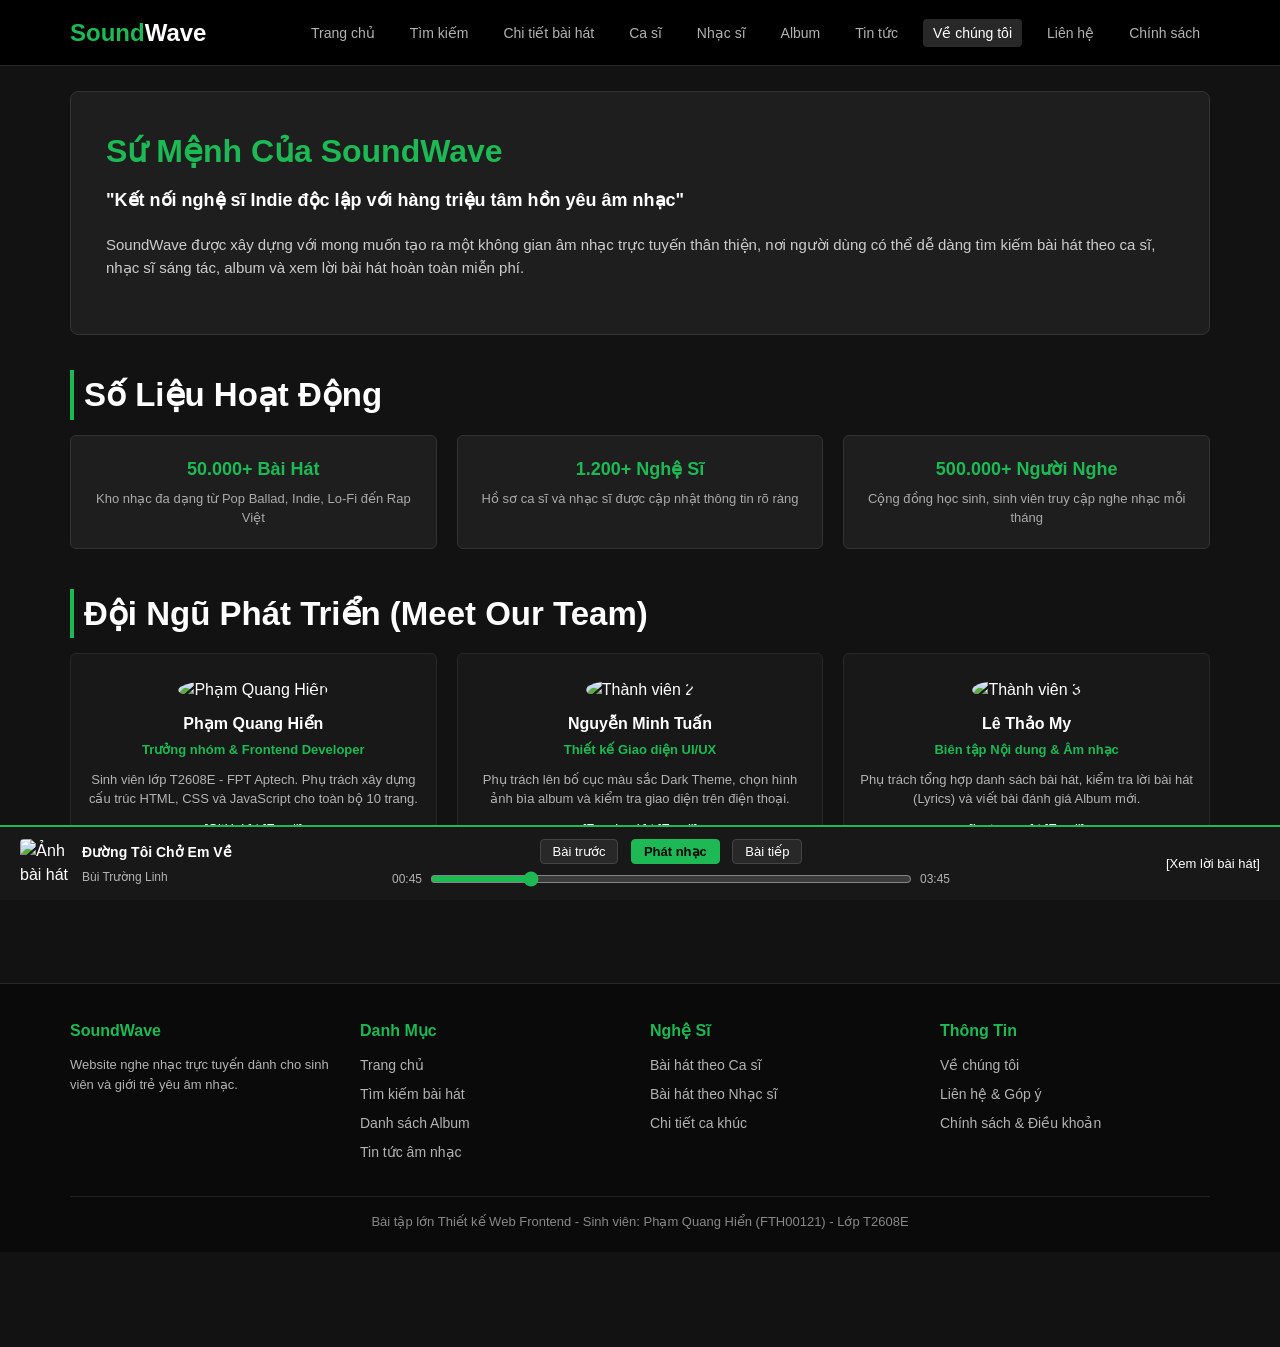
==== commit c1aa0a68: "Update layout and code" ====
--- a/about.html
+++ b/about.html
@@ -1,266 +1,158 @@
 <!DOCTYPE html>
 <html lang="vi">
 <head>
-  <meta charset="UTF-8">
-  <meta name="viewport" content="width=device-width, initial-scale=1.0">
-  <title>Về Chúng Tôi - Sứ Mệnh & Đội Ngũ Phát Triển | SoundWave</title>
-  <link rel="stylesheet" href="https://cdnjs.cloudflare.com/ajax/libs/font-awesome/6.5.1/css/all.min.css">
-  <link rel="stylesheet" href="css/style.css">
+    <meta charset="UTF-8">
+    <meta name="viewport" content="width=device-width, initial-scale=1.0">
+    <title>SoundWave - Về Chúng Tôi</title>
+    <link rel="stylesheet" href="css/style.css">
 </head>
 <body>
 
-  <!-- Đầu trang & Thanh điều hướng -->
-  <header class="site-header">
-    <div class="container navbar">
-      <a href="index.html" class="brand-logo" aria-label="SoundWave Home">
-        <div class="brand-icon"><i class="fa-solid fa-wave-square"></i></div>
-        <span>Sound<span>Wave</span></span>
-      </a>
+    <header>
+        <div class="container header-inner">
+            <a href="index.html" class="logo">Sound<span>Wave</span></a>
+            <button class="nut-menu-mobile" onclick="moMenuMobile()">Menu</button>
+            <nav>
+                <ul id="menu-chinh">
+                    <li><a href="index.html">Trang chủ</a></li>
+                    <li><a href="search.html">Tìm kiếm</a></li>
+                    <li><a href="song-detail.html">Chi tiết bài hát</a></li>
+                    <li><a href="artist-songs.html">Ca sĩ</a></li>
+                    <li><a href="composer-songs.html">Nhạc sĩ</a></li>
+                    <li><a href="album-songs.html">Album</a></li>
+                    <li><a href="detail.html">Tin tức</a></li>
+                    <li><a href="about.html" class="active">Về chúng tôi</a></li>
+                    <li><a href="contact.html">Liên hệ</a></li>
+                    <li><a href="policy-terms.html">Chính sách</a></li>
+                </ul>
+            </nav>
+        </div>
+    </header>
 
-      <nav aria-label="Điều hướng chính">
-        <ul class="nav-links">
-          <li><a href="index.html" class="nav-link">Trang Chủ</a></li>
-          <li><a href="search.html" class="nav-link">Tìm Kiếm</a></li>
-          <li><a href="artist-songs.html" class="nav-link">Ca Sĩ</a></li>
-          <li><a href="composer-songs.html" class="nav-link">Nhạc Sĩ</a></li>
-          <li><a href="album-songs.html" class="nav-link">Album</a></li>
-          <li><a href="detail.html" class="nav-link">Tin Tức</a></li>
-          <li><a href="about.html" class="nav-link active">Về Chúng Tôi</a></li>
-          <li><a href="contact.html" class="nav-link">Liên Hệ</a></li>
-          <li><a href="policy-terms.html" class="nav-link">Chính Sách</a></li>
-        </ul>
-      </nav>
+    <main class="container">
+        <section class="hero-box">
+            <div class="hero-text" style="width: 100%;">
+                <h1>Sứ Mệnh Của SoundWave</h1>
+                <p style="font-size: 18px; color: #ffffff; font-weight: bold;">"Kết nối nghệ sĩ Indie độc lập với hàng triệu tâm hồn yêu âm nhạc"</p>
+                <p>SoundWave được xây dựng với mong muốn tạo ra một không gian âm nhạc trực tuyến thân thiện, nơi người dùng có thể dễ dàng tìm kiếm bài hát theo ca sĩ, nhạc sĩ sáng tác, album và xem lời bài hát hoàn toàn miễn phí.</p>
+            </div>
+        </section>
 
-      <div class="nav-actions">
-        <a href="search.html" class="nav-search-btn" title="Tìm kiếm"><i class="fa-solid fa-magnifying-glass"></i></a>
-        <a href="index.html#pricing" class="btn btn-primary" style="padding: 8px 18px; font-size: 0.85rem;">Premium</a>
-        <button id="menu-toggle" class="menu-toggle-btn" aria-label="Mở menu"><i class="fa-solid fa-bars"></i></button>
-      </div>
-    </div>
-  </header>
+        <section>
+            <div class="tieu-de-muc">
+                <h2>Số Liệu Hoạt Động</h2>
+            </div>
+            <div class="luoi-3-cot">
+                <div class="the-danh-muc">
+                    <h3>50.000+ Bài Hát</h3>
+                    <p>Kho nhạc đa dạng từ Pop Ballad, Indie, Lo-Fi đến Rap Việt</p>
+                </div>
+                <div class="the-danh-muc">
+                    <h3>1.200+ Nghệ Sĩ</h3>
+                    <p>Hồ sơ ca sĩ và nhạc sĩ được cập nhật thông tin rõ ràng</p>
+                </div>
+                <div class="the-danh-muc">
+                    <h3>500.000+ Người Nghe</h3>
+                    <p>Cộng đồng học sinh, sinh viên truy cập nghe nhạc mỗi tháng</p>
+                </div>
+            </div>
+        </section>
 
-  <!-- Nội dung chính của trang -->
-  <main class="section-spacing">
-    <div class="container">
-      <!-- Giới thiệu sứ mệnh SoundWave -->
-      <section style="text-align: center; max-width: 820px; margin: 0 auto 56px;">
-        <span class="badge badge-primary"><i class="fa-solid fa-heart"></i> Tuyên Ngôn Sứ Mệnh</span>
-        <h1 class="hero-title" style="margin-top: 14px;">
-          "Kết nối nghệ sĩ Indie độc lập với <span>hàng triệu tâm hồn yêu âm nhạc</span>"
-        </h1>
-        <p class="hero-desc" style="margin: 0 auto; font-size: 1.1rem;">
-          SoundWave được thành lập với mục tiêu phá vỡ mọi rào cản phân phối âm nhạc truyền thống. Chúng tôi tin rằng mỗi giai điệu mộc mạc xuất phát từ trái tim đều xứng đáng có một sân khấu xứng tầm để chạm tới khán giả.
-        </p>
-      </section>
+        <section>
+            <div class="tieu-de-muc">
+                <h2>Đội Ngũ Phát Triển (Meet Our Team)</h2>
+            </div>
+            <div class="luoi-3-cot">
+                <article class="card-nhac" style="text-align: center;">
+                    <img src="https://images.unsplash.com/photo-1535713875002-d1d0cf377fde?w=300" alt="Phạm Quang Hiển" style="width: 120px; height: 120px; border-radius: 50%; margin: 10px auto;">
+                    <h3>Phạm Quang Hiển</h3>
+                    <p style="color: #1db954; font-weight: bold;">Trưởng nhóm & Frontend Developer</p>
+                    <p>Sinh viên lớp T2608E - FPT Aptech. Phụ trách xây dựng cấu trúc HTML, CSS và JavaScript cho toàn bộ 10 trang.</p>
+                    <p><a href="https://github.com/QuangHien-coder" target="_blank">[GitHub]</a> | <a href="contact.html">[Email]</a></p>
+                </article>
 
-      <!-- Thống kê những con số ấn tượng -->
-      <section class="about-stats-grid">
-        <div class="stat-card">
-          <div class="stat-value">50.000+</div>
-          <div class="stat-label">Ca khúc độc quyền phát hành</div>
+                <article class="card-nhac" style="text-align: center;">
+                    <img src="https://images.unsplash.com/photo-1507003211169-0a1dd7228f2d?w=300" alt="Thành viên 2" style="width: 120px; height: 120px; border-radius: 50%; margin: 10px auto;">
+                    <h3>Nguyễn Minh Tuấn</h3>
+                    <p style="color: #1db954; font-weight: bold;">Thiết kế Giao diện UI/UX</p>
+                    <p>Phụ trách lên bố cục màu sắc Dark Theme, chọn hình ảnh bìa album và kiểm tra giao diện trên điện thoại.</p>
+                    <p><a href="contact.html">[Facebook]</a> | <a href="contact.html">[Email]</a></p>
+                </article>
+
+                <article class="card-nhac" style="text-align: center;">
+                    <img src="https://images.unsplash.com/photo-1494790108377-be9c29b29330?w=300" alt="Thành viên 3" style="width: 120px; height: 120px; border-radius: 50%; margin: 10px auto;">
+                    <h3>Lê Thảo My</h3>
+                    <p style="color: #1db954; font-weight: bold;">Biên tập Nội dung & Âm nhạc</p>
+                    <p>Phụ trách tổng hợp danh sách bài hát, kiểm tra lời bài hát (Lyrics) và viết bài đánh giá Album mới.</p>
+                    <p><a href="contact.html">[Instagram]</a> | <a href="contact.html">[Email]</a></p>
+                </article>
+            </div>
+        </section>
+    </main>
+    <footer>
+        <div class="container">
+            <div class="footer-cols">
+                <div class="footer-col">
+                    <h4>SoundWave</h4>
+                    <p style="font-size: 13px; color: #b3b3b3;">Website nghe nhạc trực tuyến dành cho sinh viên và giới trẻ yêu âm nhạc.</p>
+                </div>
+                <div class="footer-col">
+                    <h4>Danh Mục</h4>
+                    <ul>
+                        <li><a href="index.html">Trang chủ</a></li>
+                        <li><a href="search.html">Tìm kiếm bài hát</a></li>
+                        <li><a href="album-songs.html">Danh sách Album</a></li>
+                        <li><a href="detail.html">Tin tức âm nhạc</a></li>
+                    </ul>
+                </div>
+                <div class="footer-col">
+                    <h4>Nghệ Sĩ</h4>
+                    <ul>
+                        <li><a href="artist-songs.html">Bài hát theo Ca sĩ</a></li>
+                        <li><a href="composer-songs.html">Bài hát theo Nhạc sĩ</a></li>
+                        <li><a href="song-detail.html">Chi tiết ca khúc</a></li>
+                    </ul>
+                </div>
+                <div class="footer-col">
+                    <h4>Thông Tin</h4>
+                    <ul>
+                        <li><a href="about.html">Về chúng tôi</a></li>
+                        <li><a href="contact.html">Liên hệ & Góp ý</a></li>
+                        <li><a href="policy-terms.html">Chính sách & Điều khoản</a></li>
+                    </ul>
+                </div>
+            </div>
+            <div class="ban-quyen">
+                <p>Bài tập lớn Thiết kế Web Frontend - Sinh viên: Phạm Quang Hiển (FTH00121) - Lớp T2608E</p>
+            </div>
         </div>
-        <div class="stat-card">
-          <div class="stat-value">1.200+</div>
-          <div class="stat-label">Nghệ sĩ Indie & Nhạc sĩ đồng hành</div>
+    </footer>
+
+    <aside class="thanh-nhac-day">
+        <div class="player-trai">
+            <img id="player-anh" src="https://images.unsplash.com/photo-1459749411175-04bf5292ceea?w=150" alt="Ảnh bài hát">
+            <div>
+                <div><a href="song-detail.html" id="player-ten-bai" style="font-weight: bold; font-size: 14px;">Đường Tôi Chở Em Về</a></div>
+                <div><a href="artist-songs.html" id="player-ca-si" style="font-size: 12px; color: #b3b3b3;">Bùi Trường Linh</a></div>
+            </div>
         </div>
-        <div class="stat-card">
-          <div class="stat-value">2.5 Triệu+</div>
-          <div class="stat-label">Người nghe tích cực mỗi tháng</div>
+        <div class="player-giua">
+            <div class="cum-nut-player">
+                <button onclick="phatNhac('Quá Đủ Rồi', 'CoolKid', 'https://images.unsplash.com/photo-1514525253161-7a46d19cd819?w=150')">Bài trước</button>
+                <button id="nut-play-chinh" class="nut-chinh" onclick="bamNutPlay()">Phát nhạc</button>
+                <button onclick="phatNhac('Xương Rồng', 'Dangrangto', 'https://images.unsplash.com/photo-1493225457124-a3eb161ffa5f?w=150')">Bài tiếp</button>
+            </div>
+            <div class="thanh-tien-trinh-box">
+                <span id="thoi-gian-chay">00:45</span>
+                <input type="range" id="thanh-tien-trinh" class="thanh-am-luong" min="0" max="225" value="45">
+                <span>03:45</span>
+            </div>
         </div>
-      </section>
+        <div class="player-phai">
+            <a href="song-detail.html">[Xem lời bài hát]</a>
+        </div>
+    </aside>
 
-      <!-- Giá trị cốt lõi của nền tảng -->
-      <section class="section-spacing" style="padding-top: 0;">
-        <div class="section-title-wrap" style="text-align: center; display: block; margin-bottom: 36px;">
-          <h2 class="section-title" style="justify-content: center;"><i class="fa-solid fa-gem"></i> Giá Trị Cốt Lõi</h2>
-          <p class="section-subtitle">Kim chỉ nam dẫn lối cho mọi sản phẩm công nghệ và dịch vụ của SoundWave</p>
-        </div>
-
-        <div class="grid-3">
-          <div class="music-card" style="padding: 28px;">
-            <div style="width: 50px; height: 50px; border-radius: 12px; background: rgba(99, 102, 241, 0.15); color: var(--primary); display: flex; align-items: center; justify-content: center; font-size: 1.5rem; margin-bottom: 16px;">
-              <i class="fa-solid fa-shield-halved"></i>
-            </div>
-            <h3 style="font-size: 1.15rem; font-weight: 800; margin-bottom: 8px;">Tôn Trọng Bản Quyền</h3>
-            <p style="font-size: 0.9rem; color: var(--text-muted); line-height: 1.6;">
-              Cam kết 100% doanh thu bản quyền được phân bổ minh bạch, đúng hẹn tới nhạc sĩ và người biểu diễn theo chuẩn DMCA quốc tế.
-            </p>
-          </div>
-
-          <div class="music-card" style="padding: 28px;">
-            <div style="width: 50px; height: 50px; border-radius: 12px; background: rgba(6, 182, 212, 0.15); color: var(--secondary); display: flex; align-items: center; justify-content: center; font-size: 1.5rem; margin-bottom: 16px;">
-              <i class="fa-solid fa-sliders"></i>
-            </div>
-            <h3 style="font-size: 1.15rem; font-weight: 800; margin-bottom: 8px;">Âm Thanh Phòng Thu</h3>
-            <p style="font-size: 0.9rem; color: var(--text-muted); line-height: 1.6;">
-              Tối ưu hóa băng thông stream nhạc độ trễ thấp với chất lượng lossless 24bit không nén, tái tạo chân thực từng chi tiết nhạc cụ.
-            </p>
-          </div>
-
-          <div class="music-card" style="padding: 28px;">
-            <div style="width: 50px; height: 50px; border-radius: 12px; background: rgba(236, 72, 153, 0.15); color: var(--accent-pink); display: flex; align-items: center; justify-content: center; font-size: 1.5rem; margin-bottom: 16px;">
-              <i class="fa-solid fa-users-rays"></i>
-            </div>
-            <h3 style="font-size: 1.15rem; font-weight: 800; margin-bottom: 8px;">Cộng Đồng Bình Đẳng</h3>
-            <p style="font-size: 0.9rem; color: var(--text-muted); line-height: 1.6;">
-              Bất kỳ nghệ sĩ trẻ nào cũng có cơ hội xuất hiện trên trang chủ thông qua hệ thống đề xuất thông minh dựa trên đánh giá người nghe.
-            </p>
-          </div>
-        </div>
-      </section>
-
-      <!-- Đội ngũ phát triển dự án -->
-      <section class="section-spacing">
-        <div class="section-title-wrap">
-          <div>
-            <h2 class="section-title"><i class="fa-solid fa-laptop-code"></i> Đội Ngũ Phát Triển (Meet Our Team)</h2>
-            <p class="section-subtitle">Những kỹ sư và nhà thiết kế tâm huyết đứng sau giao diện SoundWave</p>
-          </div>
-          <span class="badge badge-primary">FPT Aptech Engineering</span>
-        </div>
-
-        <div class="grid-3">
-          <div class="team-card">
-            <img src="https://images.unsplash.com/photo-1534528741775-53994a69daeb?w=300" alt="Phạm Quang Hiển" class="team-avatar">
-            <h3 class="team-name">Phạm Quang Hiển</h3>
-            <p class="team-role">Frontend Lead Developer</p>
-            <p style="font-size: 0.85rem; color: var(--text-muted); line-height: 1.5;">
-              Chịu trách nhiệm kiến trúc HTML5 Semantic, CSS Grid/Flexbox và tương tác JavaScript của nền tảng SoundWave.
-            </p>
-            <div class="team-socials">
-              <a href="https://github.com/QuangHien-coder" target="_blank" rel="noreferrer" class="team-social-link" title="GitHub"><i class="fa-brands fa-github"></i></a>
-              <a href="https://linkedin.com" target="_blank" rel="noreferrer" class="team-social-link" title="LinkedIn"><i class="fa-brands fa-linkedin-in"></i></a>
-              <a href="mailto:contact@soundwave.vn" class="team-social-link" title="Email"><i class="fa-solid fa-envelope"></i></a>
-            </div>
-          </div>
-
-          <div class="team-card">
-            <img src="https://images.unsplash.com/photo-1507003211169-0a1dd7228f2d?w=300" alt="Nguyễn Hoàng Minh" class="team-avatar">
-            <h3 class="team-name">Nguyễn Hoàng Minh</h3>
-            <p class="team-role">UI/UX & Product Designer</p>
-            <p style="font-size: 0.85rem; color: var(--text-muted); line-height: 1.5;">
-              Xây dựng ngôn ngữ thiết kế Dark Theme hiện đại, hệ thống màu neon và tối ưu hóa trải nghiệm nghe nhạc di động.
-            </p>
-            <div class="team-socials">
-              <a href="https://figma.com" target="_blank" rel="noreferrer" class="team-social-link" title="Figma"><i class="fa-brands fa-figma"></i></a>
-              <a href="https://dribbble.com" target="_blank" rel="noreferrer" class="team-social-link" title="Dribbble"><i class="fa-brands fa-dribbble"></i></a>
-              <a href="mailto:design@soundwave.vn" class="team-social-link" title="Email"><i class="fa-solid fa-envelope"></i></a>
-            </div>
-          </div>
-
-          <div class="team-card">
-            <img src="https://images.unsplash.com/photo-1494790108377-be9c29b29330?w=300" alt="Lê Thảo My" class="team-avatar">
-            <h3 class="team-name">Lê Thảo My</h3>
-            <p class="team-role">Content & Music Curator</p>
-            <p style="font-size: 0.85rem; color: var(--text-muted); line-height: 1.5;">
-              Tuyển chọn danh sách bài hát Indie thịnh hành, kết nối nghệ sĩ tài năng và kiểm duyệt nội dung lời bài hát.
-            </p>
-            <div class="team-socials">
-              <a href="https://spotify.com" target="_blank" rel="noreferrer" class="team-social-link" title="Spotify"><i class="fa-brands fa-spotify"></i></a>
-              <a href="https://instagram.com" target="_blank" rel="noreferrer" class="team-social-link" title="Instagram"><i class="fa-brands fa-instagram"></i></a>
-              <a href="mailto:curator@soundwave.vn" class="team-social-link" title="Email"><i class="fa-solid fa-envelope"></i></a>
-            </div>
-          </div>
-        </div>
-      </section>
-    </div>
-  </main>
-
-  <!-- Chân trang -->
-  <footer class="site-footer">
-    <div class="container">
-      <div class="footer-grid">
-        <div class="footer-brand">
-          <a href="index.html" class="brand-logo">
-            <div class="brand-icon"><i class="fa-solid fa-wave-square"></i></div>
-            <span>Sound<span>Wave</span></span>
-          </a>
-          <p>Nền tảng âm nhạc trực tuyến kết nối triệu trái tim yêu nghệ thuật với các nghệ sĩ độc lập trên toàn quốc.</p>
-        </div>
-
-        <div>
-          <h4 class="footer-heading">Khám Phá</h4>
-          <ul class="footer-links-list">
-            <li><a href="index.html">Trang Chủ</a></li>
-            <li><a href="search.html">Tìm Kiếm Bài Hát</a></li>
-            <li><a href="album-songs.html">Kho Album Hot</a></li>
-            <li><a href="detail.html">Tin Tức & Review</a></li>
-          </ul>
-        </div>
-
-        <div>
-          <h4 class="footer-heading">Nghệ Sĩ & Nhạc Sĩ</h4>
-          <ul class="footer-links-list">
-            <li><a href="artist-songs.html">Hồ Sơ Ca Sĩ</a></li>
-            <li><a href="composer-songs.html">Kho Nhạc Sĩ</a></li>
-            <li><a href="contact.html">Đăng Ký Nghệ Sĩ Mới</a></li>
-            <li><a href="about.html">Cộng Đồng Indie</a></li>
-          </ul>
-        </div>
-
-        <div>
-          <h4 class="footer-heading">Hỗ Trợ & Pháp Lý</h4>
-          <ul class="footer-links-list">
-            <li><a href="about.html">Về Chúng Tôi</a></li>
-            <li><a href="contact.html">Liên Hệ Hỗ Trợ</a></li>
-            <li><a href="policy-terms.html">Bản Quyền & DMCA</a></li>
-            <li><a href="policy-terms.html#privacy">Chính Sách Bảo Mật</a></li>
-          </ul>
-        </div>
-      </div>
-
-      <div class="footer-bottom">
-        <p>&copy; 2026 SoundWave Music Platform. Bản quyền thuộc về FPT Aptech - Dự án Thiết kế Web Frontend.</p>
-        <div class="social-links">
-          <a href="https://facebook.com" class="social-icon" target="_blank" rel="noreferrer" aria-label="Facebook"><i class="fa-brands fa-facebook-f"></i></a>
-          <a href="https://youtube.com" class="social-icon" target="_blank" rel="noreferrer" aria-label="YouTube"><i class="fa-brands fa-youtube"></i></a>
-          <a href="https://tiktok.com" class="social-icon" target="_blank" rel="noreferrer" aria-label="TikTok"><i class="fa-brands fa-tiktok"></i></a>
-          <a href="https://github.com" class="social-icon" target="_blank" rel="noreferrer" aria-label="GitHub"><i class="fa-brands fa-github"></i></a>
-        </div>
-      </div>
-    </div>
-  </footer>
-
-  <!-- Thanh phát nhạc cố định đáy màn hình -->
-  <aside class="bottom-player-bar" aria-label="Trình phát nhạc đang hoạt động">
-    <div class="player-left">
-      <img id="player-thumb" src="https://images.unsplash.com/photo-1514525253161-7a46d19cd819?w=200" alt="Bìa bài hát" class="player-thumb">
-      <div class="player-song-meta">
-        <a href="song-detail.html" id="player-song-title" class="player-song-name">Đường Tôi Chở Em Về</a>
-        <a href="artist-songs.html" id="player-artist" class="player-artist-name">Bùi Trường Linh</a>
-      </div>
-      <button id="player-like-btn" class="player-like-btn" title="Thêm vào yêu thích">
-        <i class="fa-regular fa-heart"></i>
-      </button>
-    </div>
-
-    <div class="player-center">
-      <div class="player-controls-row">
-        <button class="player-btn-action" title="Phát ngẫu nhiên"><i class="fa-solid fa-shuffle"></i></button>
-        <button class="player-btn-action" title="Bài trước"><i class="fa-solid fa-backward-step"></i></button>
-        <button id="player-play-btn" class="player-btn-play-pause" title="Phát"><i class="fa-solid fa-play"></i></button>
-        <button class="player-btn-action" title="Bài tiếp"><i class="fa-solid fa-forward-step"></i></button>
-        <button class="player-btn-action" title="Lặp lại"><i class="fa-solid fa-repeat"></i></button>
-      </div>
-      <div class="player-progress-row">
-        <span id="current-time" class="player-time">01:24</span>
-        <div id="progress-bar-wrap" class="progress-bar-wrap">
-          <div id="progress-fill" class="progress-fill"></div>
-        </div>
-        <span id="duration-time" class="player-time">03:45</span>
-      </div>
-    </div>
-
-    <div class="player-right">
-      <a href="song-detail.html" class="player-btn-action" title="Xem lời bài hát"><i class="fa-solid fa-align-left"></i></a>
-      <div class="volume-wrap">
-        <i class="fa-solid fa-volume-high text-muted"></i>
-        <input type="range" class="volume-slider" min="0" max="100" value="80" aria-label="Âm lượng">
-      </div>
-    </div>
-  </aside>
-
-  <script src="js/main.js"></script>
+    <script src="js/main.js"></script>
 </body>
 </html>
-
--- a/css/style.css
+++ b/css/style.css
@@ -1,1831 +1,753 @@
-/* ==========================================================================
-   SOUNDWAVE - NỀN TẢNG ÂM NHẠC TRỰC TUYẾN
-   Định dạng giao diện: Chủ đề tối, Flexbox, CSS Grid & Responsive
-   ========================================================================== */
-
-:root {
-  --bg-dark: #0a0c14;
-  --bg-surface: #121524;
-  --bg-card: #181c2e;
-  --bg-card-hover: #22273f;
-  --border-subtle: rgba(255, 255, 255, 0.08);
-  --border-focus: #6366f1;
-
-  --text-main: #f8fafc;
-  --text-muted: #94a3b8;
-  --text-dim: #64748b;
-
-  --primary: #6366f1;
-  --primary-hover: #4f46e5;
-  --primary-glow: rgba(99, 102, 241, 0.35);
-
-  --secondary: #06b6d4;
-  --accent-pink: #ec4899;
-  --accent-green: #10b981;
-  --accent-amber: #f59e0b;
-
-  --radius-sm: 8px;
-  --radius-md: 14px;
-  --radius-lg: 20px;
-  --radius-full: 9999px;
-
-  --player-height: 84px;
-  --nav-height: 72px;
-  --container-max: 1200px;
-  --transition: all 0.25s ease-in-out;
-}
-
 * {
-  margin: 0;
-  padding: 0;
-  box-sizing: border-box;
-}
-
-html {
-  scroll-behavior: smooth;
-  font-size: 16px;
+    margin: 0;
+    padding: 0;
+    box-sizing: border-box;
+    font-family: Arial, Helvetica, sans-serif;
 }
 
 body {
-  font-family: -apple-system, BlinkMacSystemFont, 'Segoe UI', Roboto, Helvetica, Arial, sans-serif;
-  background-color: var(--bg-dark);
-  color: var(--text-main);
-  line-height: 1.6;
-  min-height: 100vh;
-  display: flex;
-  flex-direction: column;
-  padding-bottom: var(--player-height);
-  overflow-x: hidden;
+    background-color: #121212;
+    color: #ffffff;
+    line-height: 1.5;
+    padding-bottom: 95px;
 }
 
 a {
-  color: inherit;
-  text-decoration: none;
-  transition: var(--transition);
-}
-
-img {
-  max-width: 100%;
-  height: auto;
-  display: block;
+    color: #ffffff;
+    text-decoration: none;
+}
+
+a:hover {
+    color: #1db954;
 }
 
 ul {
-  list-style: none;
-}
-
-button, input, select, textarea {
-  font: inherit;
-  color: inherit;
-  border: none;
-  outline: none;
-}
-
-/* ==========================================================================
-   KHUNG BỐ CỤC CHUNG & CÁC LỚP TIỆN ÍCH
-   ========================================================================== */
+    list-style: none;
+}
 
 .container {
-  width: 100%;
-  max-width: var(--container-max);
-  margin: 0 auto;
-  padding: 0 24px;
-}
-
-.section-spacing {
-  padding: 56px 0;
-}
-
-.section-title-wrap {
-  display: flex;
-  align-items: flex-end;
-  justify-content: space-between;
-  margin-bottom: 28px;
-  gap: 16px;
-}
-
-.section-title {
-  font-size: 1.75rem;
-  font-weight: 800;
-  letter-spacing: -0.02em;
-  color: var(--text-main);
-  position: relative;
-  display: flex;
-  align-items: center;
-  gap: 12px;
-}
-
-.section-title i {
-  color: var(--primary);
-  font-size: 1.35rem;
-}
-
-.section-subtitle {
-  color: var(--text-muted);
-  font-size: 0.925rem;
-  margin-top: 4px;
-}
-
-.see-more-link {
-  color: var(--primary);
-  font-weight: 600;
-  font-size: 0.9rem;
-  display: inline-flex;
-  align-items: center;
-  gap: 6px;
-}
-
-.see-more-link:hover {
-  color: var(--secondary);
-  transform: translateX(3px);
-}
-
-/* Nhãn hiển thị nổi bật */
-.badge {
-  display: inline-flex;
-  align-items: center;
-  gap: 6px;
-  padding: 4px 12px;
-  border-radius: var(--radius-full);
-  font-size: 0.75rem;
-  font-weight: 700;
-  text-transform: uppercase;
-  letter-spacing: 0.05em;
-}
-
-.badge-primary {
-  background: rgba(99, 102, 241, 0.15);
-  color: var(--primary);
-  border: 1px solid rgba(99, 102, 241, 0.3);
-}
-
-.badge-emerald {
-  background: rgba(16, 185, 129, 0.15);
-  color: var(--accent-green);
-  border: 1px solid rgba(16, 185, 129, 0.3);
-}
-
-.badge-cyan {
-  background: rgba(6, 182, 212, 0.15);
-  color: var(--secondary);
-  border: 1px solid rgba(6, 182, 212, 0.3);
-}
-
-/* Hệ thống nút bấm */
+    width: 1140px;
+    max-width: 95%;
+    margin: 0 auto;
+}
+
+header {
+    background-color: #000000;
+    border-bottom: 1px solid #282828;
+    position: sticky;
+    top: 0;
+    z-index: 99;
+}
+
+.header-inner {
+    display: flex;
+    justify-content: space-between;
+    align-items: center;
+    height: 65px;
+}
+
+.logo {
+    font-size: 24px;
+    font-weight: bold;
+    color: #1db954;
+}
+
+.logo span {
+    color: #ffffff;
+}
+
+nav ul {
+    display: flex;
+    gap: 15px;
+}
+
+nav ul li a {
+    font-size: 14px;
+    color: #b3b3b3;
+    padding: 6px 10px;
+    border-radius: 4px;
+}
+
+nav ul li a:hover,
+nav ul li a.active {
+    color: #ffffff;
+    background-color: #282828;
+}
+
+.nut-menu-mobile {
+    display: none;
+    background-color: #282828;
+    color: #ffffff;
+    border: 1px solid #444444;
+    padding: 6px 12px;
+    font-size: 16px;
+    cursor: pointer;
+    border-radius: 4px;
+}
+
+main {
+    padding-top: 25px;
+    padding-bottom: 40px;
+}
+
+section {
+    margin-bottom: 40px;
+}
+
+.tieu-de-muc {
+    font-size: 22px;
+    margin-bottom: 15px;
+    padding-left: 10px;
+    border-left: 4px solid #1db954;
+    display: flex;
+    justify-content: space-between;
+    align-items: center;
+}
+
+.tieu-de-muc a {
+    font-size: 14px;
+    color: #1db954;
+    font-weight: normal;
+}
+
+.hero-box {
+    background-color: #1e1e1e;
+    border: 1px solid #333333;
+    border-radius: 8px;
+    padding: 35px;
+    display: flex;
+    justify-content: space-between;
+    align-items: center;
+    gap: 25px;
+    margin-bottom: 35px;
+}
+
+.hero-text {
+    width: 60%;
+}
+
+.hero-text h1 {
+    font-size: 32px;
+    margin-bottom: 12px;
+    color: #1db954;
+}
+
+.hero-text p {
+    color: #cccccc;
+    font-size: 15px;
+    margin-bottom: 20px;
+}
+
+.hero-img {
+    width: 35%;
+}
+
+.hero-img img {
+    width: 100%;
+    height: 220px;
+    object-fit: cover;
+    border-radius: 6px;
+    border: 1px solid #444444;
+}
+
 .btn {
-  display: inline-flex;
-  align-items: center;
-  justify-content: center;
-  gap: 10px;
-  padding: 12px 24px;
-  border-radius: var(--radius-full);
-  font-weight: 700;
-  font-size: 0.925rem;
-  cursor: pointer;
-  transition: var(--transition);
-  user-select: none;
-}
-
-.btn-primary {
-  background: linear-gradient(135deg, var(--primary), var(--secondary));
-  color: #fff;
-  box-shadow: 0 4px 18px var(--primary-glow);
-}
-
-.btn-primary:hover {
-  transform: translateY(-2px);
-  box-shadow: 0 6px 24px rgba(99, 102, 241, 0.55);
+    display: inline-block;
+    padding: 10px 20px;
+    background-color: #1db954;
+    color: #000000;
+    font-weight: bold;
+    font-size: 14px;
+    border: none;
+    border-radius: 4px;
+    cursor: pointer;
+    margin-right: 10px;
+}
+
+.btn:hover {
+    background-color: #1ed760;
+    color: #000000;
 }
 
 .btn-outline {
-  background: rgba(255, 255, 255, 0.04);
-  color: var(--text-main);
-  border: 1px solid var(--border-subtle);
+    display: inline-block;
+    padding: 10px 20px;
+    background-color: transparent;
+    color: #ffffff;
+    border: 1px solid #ffffff;
+    font-size: 14px;
+    border-radius: 4px;
+    cursor: pointer;
 }
 
 .btn-outline:hover {
-  background: rgba(255, 255, 255, 0.1);
-  border-color: rgba(255, 255, 255, 0.2);
-  transform: translateY(-2px);
-}
-
-.btn-play-sm {
-  width: 44px;
-  height: 44px;
-  border-radius: 50%;
-  background: var(--primary);
-  color: #fff;
-  display: flex;
-  align-items: center;
-  justify-content: center;
-  font-size: 1rem;
-  box-shadow: 0 4px 14px var(--primary-glow);
-  cursor: pointer;
-  transition: var(--transition);
-}
-
-.btn-play-sm:hover {
-  transform: scale(1.12);
-  background: var(--secondary);
-}
-
-/* ==========================================================================
-   ĐẦU TRANG & THANH ĐIỀU HƯỚNG (MENU)
-   ========================================================================== */
-
-.site-header {
-  position: sticky;
-  top: 0;
-  z-index: 100;
-  background: rgba(10, 12, 20, 0.85);
-  backdrop-filter: blur(14px);
-  -webkit-backdrop-filter: blur(14px);
-  border-bottom: 1px solid var(--border-subtle);
-  height: var(--nav-height);
-}
-
-.navbar {
-  display: flex;
-  align-items: center;
-  justify-content: space-between;
-  height: 100%;
-}
-
-.brand-logo {
-  display: flex;
-  align-items: center;
-  gap: 10px;
-  font-size: 1.45rem;
-  font-weight: 900;
-  letter-spacing: -0.03em;
-  color: #fff;
-}
-
-.brand-icon {
-  width: 38px;
-  height: 38px;
-  border-radius: 10px;
-  background: linear-gradient(135deg, var(--primary), var(--secondary));
-  display: flex;
-  align-items: center;
-  justify-content: center;
-  font-size: 1.1rem;
-  color: #fff;
-  box-shadow: 0 4px 14px var(--primary-glow);
-}
-
-.brand-logo span span {
-  color: var(--secondary);
-}
-
-.nav-links {
-  display: flex;
-  align-items: center;
-  gap: 6px;
-}
-
-.nav-link {
-  padding: 8px 14px;
-  border-radius: var(--radius-sm);
-  font-size: 0.9rem;
-  font-weight: 600;
-  color: var(--text-muted);
-}
-
-.nav-link:hover,
-.nav-link.active {
-  color: #fff;
-  background: rgba(255, 255, 255, 0.06);
-}
-
-.nav-link.active {
-  color: var(--primary);
-  background: rgba(99, 102, 241, 0.1);
-}
-
-.nav-actions {
-  display: flex;
-  align-items: center;
-  gap: 12px;
-}
-
-.nav-search-btn {
-  width: 40px;
-  height: 40px;
-  border-radius: 50%;
-  background: rgba(255, 255, 255, 0.05);
-  color: var(--text-muted);
-  display: flex;
-  align-items: center;
-  justify-content: center;
-  cursor: pointer;
-  transition: var(--transition);
-}
-
-.nav-search-btn:hover {
-  color: #fff;
-  background: rgba(255, 255, 255, 0.12);
-}
-
-.menu-toggle-btn {
-  display: none;
-  background: transparent;
-  color: var(--text-main);
-  font-size: 1.35rem;
-  cursor: pointer;
-  padding: 6px;
-}
-
-/* ==========================================================================
-   BANNER GIỚI THIỆU CHÍNH (TRANG CHỦ)
-   ========================================================================== */
-
-.hero-banner {
-  position: relative;
-  padding: 64px 0 54px;
-  overflow: hidden;
-}
-
-.hero-card {
-  position: relative;
-  background: linear-gradient(135deg, #181c33 0%, #111425 60%, #0d0f1b 100%);
-  border: 1px solid var(--border-subtle);
-  border-radius: var(--radius-lg);
-  padding: 56px 48px;
-  display: grid;
-  grid-template-columns: 1.2fr 0.8fr;
-  align-items: center;
-  gap: 40px;
-  box-shadow: 0 20px 40px rgba(0, 0, 0, 0.45);
-}
-
-.hero-card::before {
-  content: '';
-  position: absolute;
-  top: -20%;
-  right: 10%;
-  width: 320px;
-  height: 320px;
-  background: radial-gradient(circle, var(--primary-glow) 0%, transparent 70%);
-  filter: blur(50px);
-  pointer-events: none;
-}
-
-.hero-content {
-  position: relative;
-  z-index: 2;
-}
-
-.hero-title {
-  font-size: 2.85rem;
-  font-weight: 900;
-  line-height: 1.15;
-  letter-spacing: -0.03em;
-  margin: 16px 0 20px;
-}
-
-.hero-title span {
-  background: linear-gradient(135deg, #a5b4fc, #38bdf8);
-  -webkit-background-clip: text;
-  -webkit-text-fill-color: transparent;
-}
-
-.hero-desc {
-  font-size: 1.05rem;
-  color: var(--text-muted);
-  margin-bottom: 32px;
-  max-width: 540px;
-}
-
-.hero-buttons {
-  display: flex;
-  align-items: center;
-  gap: 16px;
-  flex-wrap: wrap;
-}
-
-.hero-art {
-  position: relative;
-  display: flex;
-  justify-content: center;
-  align-items: center;
-}
-
-.hero-album-stack {
-  position: relative;
-  width: 280px;
-  height: 280px;
-}
-
-.stack-img {
-  position: absolute;
-  width: 220px;
-  height: 220px;
-  border-radius: var(--radius-md);
-  object-fit: cover;
-  box-shadow: 0 16px 32px rgba(0, 0, 0, 0.6);
-  border: 2px solid rgba(255, 255, 255, 0.1);
-  transition: var(--transition);
-}
-
-.stack-img-1 {
-  top: 0;
-  left: 0;
-  transform: rotate(-8deg);
-  z-index: 1;
-}
-
-.stack-img-2 {
-  bottom: 0;
-  right: 0;
-  transform: rotate(6deg);
-  z-index: 2;
-}
-
-.hero-album-stack:hover .stack-img-1 {
-  transform: rotate(-14deg) translateY(-8px);
-}
-
-.hero-album-stack:hover .stack-img-2 {
-  transform: rotate(12deg) translateY(8px);
-}
-
-/* ==========================================================================
-   THẺ BÀI HÁT & HỆ THỐNG LƯỚI (CHUYÊN MỤC, ALBUM, NGHỆ SĨ)
-   ========================================================================== */
-
-.grid-6 {
-  display: grid;
-  grid-template-columns: repeat(6, 1fr);
-  gap: 20px;
-}
-
-.grid-5 {
-  display: grid;
-  grid-template-columns: repeat(5, 1fr);
-  gap: 20px;
-}
-
-.grid-4 {
-  display: grid;
-  grid-template-columns: repeat(4, 1fr);
-  gap: 24px;
-}
-
-.grid-3 {
-  display: grid;
-  grid-template-columns: repeat(3, 1fr);
-  gap: 24px;
-}
-
-.grid-2 {
-  display: grid;
-  grid-template-columns: repeat(2, 1fr);
-  gap: 24px;
-}
-
-/* Định dạng thẻ bài hát và album */
-.music-card {
-  background: var(--bg-card);
-  border: 1px solid var(--border-subtle);
-  border-radius: var(--radius-md);
-  padding: 16px;
-  transition: var(--transition);
-  position: relative;
-  display: flex;
-  flex-direction: column;
-}
-
-.music-card:hover {
-  background: var(--bg-card-hover);
-  transform: translateY(-6px);
-  border-color: rgba(255, 255, 255, 0.18);
-  box-shadow: 0 16px 30px rgba(0, 0, 0, 0.5);
-}
-
-.card-thumb-wrap {
-  position: relative;
-  width: 100%;
-  aspect-ratio: 1 / 1;
-  border-radius: var(--radius-sm);
-  overflow: hidden;
-  margin-bottom: 14px;
-  background: var(--bg-surface);
-}
-
-.card-thumb {
-  width: 100%;
-  height: 100%;
-  object-fit: cover;
-  transition: transform 0.4s ease;
-}
-
-.music-card:hover .card-thumb {
-  transform: scale(1.06);
-}
-
-.card-play-overlay {
-  position: absolute;
-  right: 12px;
-  bottom: 12px;
-  opacity: 0;
-  transform: translateY(8px);
-  transition: var(--transition);
-}
-
-.music-card:hover .card-play-overlay {
-  opacity: 1;
-  transform: translateY(0);
-}
-
-.card-title {
-  font-size: 1rem;
-  font-weight: 700;
-  color: var(--text-main);
-  white-space: nowrap;
-  overflow: hidden;
-  text-overflow: ellipsis;
-  margin-bottom: 4px;
-}
-
-.card-title:hover {
-  color: var(--primary);
-}
-
-.card-subtitle {
-  font-size: 0.85rem;
-  color: var(--text-muted);
-  white-space: nowrap;
-  overflow: hidden;
-  text-overflow: ellipsis;
-}
-
-.card-subtitle a:hover {
-  color: var(--text-main);
-  text-decoration: underline;
-}
-
-/* Thẻ ảnh đại diện ca sĩ hình tròn */
-.artist-card .card-thumb-wrap {
-  border-radius: 50%;
-  box-shadow: 0 8px 20px rgba(0, 0, 0, 0.4);
-}
-
-.artist-card .card-title {
-  text-align: center;
-}
-
-.artist-card .card-subtitle {
-  text-align: center;
-}
-
-/* Thẻ chuyên mục thể loại nhạc */
-.category-card {
-  position: relative;
-  min-height: 140px;
-  border-radius: var(--radius-md);
-  padding: 20px;
-  overflow: hidden;
-  display: flex;
-  flex-direction: column;
-  justify-content: space-between;
-  font-weight: 800;
-  color: #fff;
-  transition: var(--transition);
-}
-
-.category-card:hover {
-  transform: translateY(-4px) scale(1.02);
-  box-shadow: 0 12px 24px rgba(0, 0, 0, 0.4);
-}
-
-.category-card i {
-  position: absolute;
-  right: -10px;
-  bottom: -10px;
-  font-size: 4.5rem;
-  opacity: 0.22;
-  transform: rotate(-15deg);
-  transition: var(--transition);
-}
-
-.category-card:hover i {
-  transform: rotate(0deg) scale(1.15);
-  opacity: 0.35;
-}
-
-/* ==========================================================================
-   BẢNG XẾP HẠNG & DANH SÁCH BÀI HÁT DẠNG BẢNG
-   ========================================================================== */
-
-.table-responsive {
-  width: 100%;
-  overflow-x: auto;
-  border-radius: var(--radius-md);
-  border: 1px solid var(--border-subtle);
-  background: var(--bg-card);
-}
-
-.music-table {
-  width: 100%;
-  border-collapse: collapse;
-  text-align: left;
-  font-size: 0.925rem;
-}
-
-.music-table th {
-  padding: 16px 20px;
-  color: var(--text-dim);
-  font-weight: 700;
-  text-transform: uppercase;
-  font-size: 0.75rem;
-  letter-spacing: 0.05em;
-  border-bottom: 1px solid var(--border-subtle);
-  background: rgba(255, 255, 255, 0.02);
-}
-
-.music-table td {
-  padding: 14px 20px;
-  border-bottom: 1px solid rgba(255, 255, 255, 0.04);
-  color: var(--text-muted);
-  vertical-align: middle;
-}
-
-.music-table tr:last-child td {
-  border-bottom: none;
-}
-
-.music-table tr:hover td {
-  background: var(--bg-card-hover);
-  color: var(--text-main);
-}
-
-.song-cell {
-  display: flex;
-  align-items: center;
-  gap: 14px;
-}
-
-.song-thumb-sm {
-  width: 44px;
-  height: 44px;
-  border-radius: var(--radius-sm);
-  object-fit: cover;
-}
-
-.song-info-meta {
-  display: flex;
-  flex-direction: column;
-}
-
-.song-title-text {
-  font-weight: 700;
-  color: var(--text-main);
-}
-
-.song-title-text:hover {
-  color: var(--primary);
-}
-
-.song-artist-text {
-  font-size: 0.825rem;
-  color: var(--text-muted);
-}
-
-.rank-number {
-  font-weight: 800;
-  font-size: 1.1rem;
-  color: var(--text-dim);
-  width: 28px;
-  display: inline-block;
-  text-align: center;
-}
-
-.rank-top1 { color: #f59e0b; }
-.rank-top2 { color: #94a3b8; }
-.rank-top3 { color: #d97706; }
-
-/* ==========================================================================
-   BẢNG GIÁ GÓI CƯỚC PREMIUM (ĐIỂM CỘNG SÁNG TẠO)
-   ========================================================================== */
-
-.pricing-grid {
-  display: grid;
-  grid-template-columns: repeat(3, 1fr);
-  gap: 24px;
-}
-
-.pricing-card {
-  background: var(--bg-card);
-  border: 1px solid var(--border-subtle);
-  border-radius: var(--radius-lg);
-  padding: 36px 30px;
-  display: flex;
-  flex-direction: column;
-  transition: var(--transition);
-  position: relative;
-}
-
-.pricing-card.featured {
-  background: linear-gradient(180deg, #20253f 0%, #161a2e 100%);
-  border-color: var(--primary);
-  box-shadow: 0 16px 36px var(--primary-glow);
-  transform: scale(1.03);
-}
-
-.pricing-card:hover {
-  transform: translateY(-6px);
-}
-
-.pricing-card.featured:hover {
-  transform: scale(1.03) translateY(-6px);
-}
-
-.pricing-tag {
-  position: absolute;
-  top: -12px;
-  left: 50%;
-  transform: translateX(-50%);
-  background: linear-gradient(135deg, var(--primary), var(--secondary));
-  color: #fff;
-  font-size: 0.75rem;
-  font-weight: 800;
-  padding: 4px 14px;
-  border-radius: var(--radius-full);
-}
-
-.pricing-price {
-  font-size: 2.25rem;
-  font-weight: 900;
-  color: #fff;
-  margin: 16px 0 20px;
-}
-
-.pricing-price span {
-  font-size: 0.95rem;
-  color: var(--text-muted);
-  font-weight: normal;
-}
-
-.pricing-features {
-  margin: 24px 0 32px;
-  flex-grow: 1;
-}
-
-.pricing-features li {
-  display: flex;
-  align-items: center;
-  gap: 10px;
-  margin-bottom: 12px;
-  font-size: 0.9rem;
-  color: var(--text-muted);
-}
-
-.pricing-features li i {
-  color: var(--accent-green);
-}
-
-/* ==========================================================================
-   KHUNG TÌM KIẾM & BỘ LỌC NÂNG CAO (TRANG TÌM KIẾM)
-   ========================================================================== */
-
-.search-box-wrap {
-  background: var(--bg-card);
-  border: 1px solid var(--border-subtle);
-  border-radius: var(--radius-lg);
-  padding: 24px;
-  margin-bottom: 32px;
-}
-
-.search-input-group {
-  position: relative;
-  margin-bottom: 20px;
-}
-
-.search-input-group i {
-  position: absolute;
-  left: 20px;
-  top: 50%;
-  transform: translateY(-50%);
-  color: var(--text-dim);
-  font-size: 1.2rem;
-}
-
-.search-input {
-  width: 100%;
-  background: var(--bg-surface);
-  border: 1px solid var(--border-subtle);
-  padding: 16px 20px 16px 54px;
-  border-radius: var(--radius-md);
-  font-size: 1.05rem;
-  color: #fff;
-  transition: var(--transition);
-}
-
-.search-input:focus {
-  border-color: var(--primary);
-  box-shadow: 0 0 0 3px var(--primary-glow);
-}
-
-.filter-row {
-  display: grid;
-  grid-template-columns: repeat(4, 1fr);
-  gap: 16px;
-}
-
-.filter-select {
-  background: var(--bg-surface);
-  border: 1px solid var(--border-subtle);
-  padding: 10px 16px;
-  border-radius: var(--radius-sm);
-  color: var(--text-muted);
-  cursor: pointer;
-  transition: var(--transition);
-}
-
-.filter-select:focus {
-  border-color: var(--primary);
-  color: #fff;
-}
-
-.search-result-header {
-  display: flex;
-  align-items: center;
-  justify-content: space-between;
-  margin-bottom: 24px;
-}
-
-.result-count-badge {
-  color: var(--secondary);
-  font-weight: 700;
-}
-
-/* ==========================================================================
-   CHI TIẾT BÀI HÁT & KHỐI LỜI BÀI HÁT
-   ========================================================================== */
-
-.detail-banner {
-  background: linear-gradient(180deg, #1f243c 0%, var(--bg-dark) 100%);
-  border-radius: var(--radius-lg);
-  padding: 44px;
-  display: flex;
-  align-items: center;
-  gap: 36px;
-  margin-bottom: 40px;
-  border: 1px solid var(--border-subtle);
-}
-
-.detail-cover {
-  width: 220px;
-  height: 220px;
-  border-radius: var(--radius-md);
-  object-fit: cover;
-  box-shadow: 0 16px 36px rgba(0, 0, 0, 0.6);
-  flex-shrink: 0;
-}
-
-.detail-meta-wrap {
-  display: flex;
-  flex-direction: column;
-  gap: 10px;
-}
-
-.detail-song-title {
-  font-size: 2.5rem;
-  font-weight: 900;
-  letter-spacing: -0.02em;
-}
-
-.detail-artist-line {
-  font-size: 1.05rem;
-  color: var(--text-muted);
-}
-
-.detail-artist-line a {
-  color: var(--text-main);
-  font-weight: 600;
-}
-
-.detail-artist-line a:hover {
-  color: var(--primary);
-  text-decoration: underline;
-}
-
-.detail-stats {
-  display: flex;
-  align-items: center;
-  gap: 20px;
-  font-size: 0.9rem;
-  color: var(--text-dim);
-  margin-top: 6px;
-}
-
-.detail-action-bar {
-  display: flex;
-  align-items: center;
-  gap: 16px;
-  margin-top: 14px;
-}
-
-.detail-two-col {
-  display: grid;
-  grid-template-columns: 2fr 1fr;
-  gap: 36px;
-}
-
-.lyrics-container {
-  background: var(--bg-card);
-  border: 1px solid var(--border-subtle);
-  border-radius: var(--radius-lg);
-  padding: 36px;
-}
-
-.lyrics-text {
-  font-size: 1.15rem;
-  line-height: 2.1;
-  color: #cbd5e1;
-  white-space: pre-line;
-  font-family: inherit;
-}
-
-.suggest-sidebar {
-  display: flex;
-  flex-direction: column;
-  gap: 16px;
-}
-
-.suggest-card {
-  display: flex;
-  align-items: center;
-  gap: 14px;
-  background: var(--bg-card);
-  border: 1px solid var(--border-subtle);
-  border-radius: var(--radius-md);
-  padding: 12px;
-  transition: var(--transition);
-}
-
-.suggest-card:hover {
-  background: var(--bg-card-hover);
-  border-color: rgba(255, 255, 255, 0.16);
-  transform: translateX(4px);
-}
-
-.suggest-thumb {
-  width: 54px;
-  height: 54px;
-  border-radius: var(--radius-sm);
-  object-fit: cover;
-  flex-shrink: 0;
-}
-
-/* ==========================================================================
-   THÔNG TIN ĐẦU TRANG: CA SĨ, NHẠC SĨ & ALBUM
-   ========================================================================== */
-
-.profile-header-banner {
-  background: linear-gradient(135deg, #1b2038 0%, #101322 100%);
-  border: 1px solid var(--border-subtle);
-  border-radius: var(--radius-lg);
-  padding: 44px;
-  display: flex;
-  align-items: center;
-  gap: 36px;
-  margin-bottom: 40px;
-}
-
-.profile-avatar-lg {
-  width: 200px;
-  height: 200px;
-  border-radius: 50%;
-  object-fit: cover;
-  box-shadow: 0 16px 36px rgba(0, 0, 0, 0.5);
-  border: 4px solid rgba(255, 255, 255, 0.08);
-  flex-shrink: 0;
-}
-
-.album-cover-lg {
-  width: 220px;
-  height: 220px;
-  border-radius: var(--radius-md);
-  object-fit: cover;
-  box-shadow: 0 16px 36px rgba(0, 0, 0, 0.6);
-  flex-shrink: 0;
-}
-
-.profile-info {
-  display: flex;
-  flex-direction: column;
-  gap: 10px;
-}
-
-.profile-name {
-  font-size: 2.6rem;
-  font-weight: 900;
-  letter-spacing: -0.03em;
-}
-
-.profile-bio {
-  color: var(--text-muted);
-  font-size: 0.95rem;
-  max-width: 680px;
-  line-height: 1.65;
-}
-
-.profile-stats-row {
-  display: flex;
-  align-items: center;
-  gap: 24px;
-  color: var(--text-dim);
-  font-size: 0.925rem;
-  margin-top: 6px;
-}
-
-.profile-stats-row strong {
-  color: #fff;
-}
-
-/* ==========================================================================
-   TRANG BÀI VIẾT TIN TỨC & ĐÁNH GIÁ ALBUM
-   ========================================================================== */
-
-.article-container {
-  max-width: 860px;
-  margin: 0 auto;
-}
-
-.article-hero-img {
-  width: 100%;
-  max-height: 440px;
-  object-fit: cover;
-  border-radius: var(--radius-lg);
-  margin: 28px 0;
-  box-shadow: 0 16px 36px rgba(0, 0, 0, 0.5);
-}
-
-.article-body {
-  font-size: 1.1rem;
-  line-height: 1.9;
-  color: #cbd5e1;
-}
-
-.article-body p {
-  margin-bottom: 24px;
-}
-
-.article-body h2,
-.article-body h3 {
-  color: #fff;
-  margin: 36px 0 16px;
-  font-weight: 800;
-}
-
-.article-body blockquote {
-  border-left: 4px solid var(--primary);
-  background: var(--bg-card);
-  padding: 20px 24px;
-  border-radius: 0 var(--radius-md) var(--radius-md) 0;
-  font-style: italic;
-  color: #e2e8f0;
-  margin: 28px 0;
-}
-
-.score-box {
-  background: linear-gradient(135deg, #1e2440, #13172c);
-  border: 1px solid var(--primary);
-  border-radius: var(--radius-md);
-  padding: 24px;
-  display: flex;
-  align-items: center;
-  justify-content: space-between;
-  margin: 32px 0;
-}
-
-.score-number {
-  font-size: 3rem;
-  font-weight: 900;
-  color: var(--secondary);
-}
-
-/* ==========================================================================
-   TRANG VỀ CHÚNG TÔI & ĐỘI NGŨ PHÁT TRIỂN
-   ========================================================================== */
-
-.about-stats-grid {
-  display: grid;
-  grid-template-columns: repeat(3, 1fr);
-  gap: 24px;
-  margin: 48px 0;
-}
-
-.stat-card {
-  background: var(--bg-card);
-  border: 1px solid var(--border-subtle);
-  border-radius: var(--radius-lg);
-  padding: 32px;
-  text-align: center;
-}
-
-.stat-value {
-  font-size: 2.85rem;
-  font-weight: 900;
-  color: var(--secondary);
-  line-height: 1.1;
-  margin-bottom: 8px;
-}
-
-.stat-label {
-  color: var(--text-muted);
-  font-size: 0.95rem;
-  font-weight: 600;
-}
-
-.team-card {
-  background: var(--bg-card);
-  border: 1px solid var(--border-subtle);
-  border-radius: var(--radius-lg);
-  padding: 24px;
-  text-align: center;
-  transition: var(--transition);
-}
-
-.team-card:hover {
-  transform: translateY(-6px);
-  border-color: var(--primary);
-}
-
-.team-avatar {
-  width: 120px;
-  height: 120px;
-  border-radius: 50%;
-  object-fit: cover;
-  margin: 0 auto 18px;
-  border: 3px solid rgba(255, 255, 255, 0.1);
-}
-
-.team-name {
-  font-size: 1.2rem;
-  font-weight: 800;
-  margin-bottom: 4px;
-}
-
-.team-role {
-  color: var(--primary);
-  font-size: 0.85rem;
-  font-weight: 700;
-  text-transform: uppercase;
-  margin-bottom: 14px;
-}
-
-.team-socials {
-  display: flex;
-  justify-content: center;
-  gap: 12px;
-  margin-top: 14px;
-}
-
-.team-social-link {
-  width: 36px;
-  height: 36px;
-  border-radius: 50%;
-  background: rgba(255, 255, 255, 0.05);
-  display: flex;
-  align-items: center;
-  justify-content: center;
-  color: var(--text-muted);
-}
-
-.team-social-link:hover {
-  background: var(--primary);
-  color: #fff;
-}
-
-/* ==========================================================================
-   TRANG LIÊN HỆ, BIỂU MẪU & BẢN ĐỒ
-   ========================================================================== */
-
-.contact-layout {
-  display: grid;
-  grid-template-columns: 1.1fr 0.9fr;
-  gap: 36px;
-}
-
-.contact-form-wrap {
-  background: var(--bg-card);
-  border: 1px solid var(--border-subtle);
-  border-radius: var(--radius-lg);
-  padding: 36px;
-}
-
-.form-group {
-  margin-bottom: 20px;
-}
-
-.form-label {
-  display: block;
-  font-weight: 600;
-  font-size: 0.9rem;
-  margin-bottom: 8px;
-  color: var(--text-main);
-}
-
-.form-control {
-  width: 100%;
-  background: var(--bg-surface);
-  border: 1px solid var(--border-subtle);
-  border-radius: var(--radius-sm);
-  padding: 12px 16px;
-  color: #fff;
-  transition: var(--transition);
-}
-
-.form-control:focus {
-  border-color: var(--primary);
-  box-shadow: 0 0 0 3px var(--primary-glow);
-}
-
-textarea.form-control {
-  min-height: 130px;
-  resize: vertical;
-}
-
-.contact-info-cards {
-  display: flex;
-  flex-direction: column;
-  gap: 20px;
-}
-
-.contact-box {
-  background: var(--bg-card);
-  border: 1px solid var(--border-subtle);
-  border-radius: var(--radius-md);
-  padding: 24px;
-  display: flex;
-  align-items: flex-start;
-  gap: 18px;
-}
-
-.contact-box-icon {
-  width: 48px;
-  height: 48px;
-  border-radius: var(--radius-sm);
-  background: rgba(99, 102, 241, 0.15);
-  color: var(--primary);
-  display: flex;
-  align-items: center;
-  justify-content: center;
-  font-size: 1.35rem;
-  flex-shrink: 0;
-}
-
-.map-embed {
-  border-radius: var(--radius-lg);
-  overflow: hidden;
-  height: 280px;
-  border: 1px solid var(--border-subtle);
-}
-
-.map-embed iframe {
-  width: 100%;
-  height: 100%;
-  border: 0;
-}
-
-/* ==========================================================================
-   TRANG CHÍNH SÁCH & ĐIỀU KHOẢN DỊCH VỤ
-   ========================================================================== */
-
-.policy-layout {
-  display: grid;
-  grid-template-columns: 280px 1fr;
-  gap: 36px;
-  align-items: start;
-}
-
-.policy-nav-sticky {
-  position: sticky;
-  top: calc(var(--nav-height) + 24px);
-  background: var(--bg-card);
-  border: 1px solid var(--border-subtle);
-  border-radius: var(--radius-md);
-  padding: 20px;
-}
-
-.policy-nav-link {
-  display: block;
-  padding: 10px 14px;
-  border-radius: var(--radius-sm);
-  color: var(--text-muted);
-  font-weight: 600;
-  font-size: 0.9rem;
-}
-
-.policy-nav-link:hover,
-.policy-nav-link.active {
-  color: var(--primary);
-  background: rgba(99, 102, 241, 0.1);
-}
-
-.policy-content-box {
-  background: var(--bg-card);
-  border: 1px solid var(--border-subtle);
-  border-radius: var(--radius-lg);
-  padding: 40px;
-}
-
-.policy-section {
-  margin-bottom: 48px;
-}
-
-.policy-section:last-child {
-  margin-bottom: 0;
-}
-
-.policy-section h2 {
-  font-size: 1.5rem;
-  font-weight: 800;
-  margin-bottom: 16px;
-  color: #fff;
-  display: flex;
-  align-items: center;
-  gap: 10px;
-}
-
-.policy-section p {
-  color: #cbd5e1;
-  margin-bottom: 16px;
-  line-height: 1.8;
-}
-
-.policy-note {
-  background: rgba(99, 102, 241, 0.08);
-  border-left: 4px solid var(--primary);
-  padding: 16px 20px;
-  border-radius: 0 var(--radius-sm) var(--radius-sm) 0;
-  margin: 20px 0;
-  font-size: 0.925rem;
-  color: #e2e8f0;
-}
-
-/* ==========================================================================
-   CHÂN TRANG (FOOTER)
-   ========================================================================== */
-
-.site-footer {
-  background: #06080e;
-  border-top: 1px solid var(--border-subtle);
-  padding: 64px 0 32px;
-  margin-top: auto;
-}
-
-.footer-grid {
-  display: grid;
-  grid-template-columns: 1.6fr 1fr 1fr 1.2fr;
-  gap: 36px;
-  margin-bottom: 48px;
-}
-
-.footer-brand p {
-  color: var(--text-muted);
-  margin-top: 14px;
-  max-width: 320px;
-  font-size: 0.925rem;
-}
-
-.footer-heading {
-  font-size: 1rem;
-  font-weight: 800;
-  color: #fff;
-  margin-bottom: 20px;
-  text-transform: uppercase;
-  letter-spacing: 0.05em;
-}
-
-.footer-links-list li {
-  margin-bottom: 10px;
-}
-
-.footer-links-list a {
-  color: var(--text-muted);
-  font-size: 0.9rem;
-}
-
-.footer-links-list a:hover {
-  color: var(--primary);
-  padding-left: 4px;
-}
-
-.footer-bottom {
-  display: flex;
-  align-items: center;
-  justify-content: space-between;
-  padding-top: 32px;
-  border-top: 1px solid rgba(255, 255, 255, 0.06);
-  color: var(--text-dim);
-  font-size: 0.85rem;
-  flex-wrap: wrap;
-  gap: 16px;
-}
-
-.social-links {
-  display: flex;
-  gap: 12px;
-}
-
-.social-icon {
-  width: 36px;
-  height: 36px;
-  border-radius: 50%;
-  background: rgba(255, 255, 255, 0.05);
-  display: flex;
-  align-items: center;
-  justify-content: center;
-  color: var(--text-muted);
-  transition: var(--transition);
-}
-
-.social-icon:hover {
-  background: var(--primary);
-  color: #fff;
-  transform: translateY(-2px);
-}
-
-/* ==========================================================================
-   THANH PHÁT NHẠC CỐ ĐỊNH ĐÁY MÀN HÌNH (ĐIỂM CỘNG 1.0 ĐIỂM)
-   ========================================================================== */
-
-.bottom-player-bar {
-  position: fixed;
-  bottom: 0;
-  left: 0;
-  right: 0;
-  height: var(--player-height);
-  background: rgba(14, 17, 28, 0.96);
-  backdrop-filter: blur(20px);
-  -webkit-backdrop-filter: blur(20px);
-  border-top: 1px solid rgba(255, 255, 255, 0.1);
-  z-index: 1000;
-  display: flex;
-  align-items: center;
-  justify-content: space-between;
-  padding: 0 24px;
-  box-shadow: 0 -10px 30px rgba(0, 0, 0, 0.6);
-}
-
-.player-left {
-  display: flex;
-  align-items: center;
-  gap: 14px;
-  width: 280px;
-}
-
-.player-thumb {
-  width: 52px;
-  height: 52px;
-  border-radius: var(--radius-sm);
-  object-fit: cover;
-  box-shadow: 0 4px 12px rgba(0, 0, 0, 0.4);
-}
-
-.player-song-meta {
-  display: flex;
-  flex-direction: column;
-  overflow: hidden;
-}
-
-.player-song-name {
-  font-weight: 700;
-  font-size: 0.925rem;
-  color: #fff;
-  white-space: nowrap;
-  overflow: hidden;
-  text-overflow: ellipsis;
-}
-
-.player-song-name:hover {
-  color: var(--primary);
-}
-
-.player-artist-name {
-  font-size: 0.8rem;
-  color: var(--text-muted);
-  white-space: nowrap;
-  overflow: hidden;
-  text-overflow: ellipsis;
-}
-
-.player-artist-name:hover {
-  color: #fff;
-}
-
-.player-like-btn {
-  background: transparent;
-  color: var(--text-muted);
-  font-size: 1.1rem;
-  cursor: pointer;
-  padding: 6px;
-  transition: var(--transition);
-}
-
-.player-like-btn.liked {
-  color: var(--accent-pink);
-}
-
-.player-center {
-  display: flex;
-  flex-direction: column;
-  align-items: center;
-  gap: 6px;
-  flex: 1;
-  max-width: 600px;
-}
-
-.player-controls-row {
-  display: flex;
-  align-items: center;
-  gap: 18px;
-}
-
-.player-btn-action {
-  background: transparent;
-  color: var(--text-muted);
-  font-size: 1.05rem;
-  cursor: pointer;
-  transition: var(--transition);
-}
-
-.player-btn-action:hover {
-  color: #fff;
-}
-
-.player-btn-play-pause {
-  width: 38px;
-  height: 38px;
-  border-radius: 50%;
-  background: #fff;
-  color: #000;
-  display: flex;
-  align-items: center;
-  justify-content: center;
-  font-size: 1rem;
-  cursor: pointer;
-  transition: var(--transition);
-}
-
-.player-btn-play-pause:hover {
-  transform: scale(1.1);
-  background: var(--secondary);
-  color: #fff;
-}
-
-.player-progress-row {
-  display: flex;
-  align-items: center;
-  gap: 10px;
-  width: 100%;
-}
-
-.player-time {
-  font-size: 0.75rem;
-  color: var(--text-dim);
-  font-variant-numeric: tabular-nums;
-  width: 38px;
-}
-
-.progress-bar-wrap {
-  flex: 1;
-  height: 4px;
-  background: rgba(255, 255, 255, 0.15);
-  border-radius: var(--radius-full);
-  cursor: pointer;
-  position: relative;
-  transition: height 0.2s ease;
-}
-
-.progress-bar-wrap:hover {
-  height: 6px;
-}
-
-.progress-fill {
-  height: 100%;
-  width: 35%;
-  background: linear-gradient(90deg, var(--primary), var(--secondary));
-  border-radius: var(--radius-full);
-  position: relative;
-}
-
-.progress-fill::after {
-  content: '';
-  position: absolute;
-  right: -5px;
-  top: 50%;
-  transform: translateY(-50%);
-  width: 10px;
-  height: 10px;
-  background: #fff;
-  border-radius: 50%;
-  opacity: 0;
-  transition: opacity 0.2s ease;
-}
-
-.progress-bar-wrap:hover .progress-fill::after {
-  opacity: 1;
-}
-
-.player-right {
-  display: flex;
-  align-items: center;
-  justify-content: flex-end;
-  gap: 16px;
-  width: 280px;
-}
-
-.volume-wrap {
-  display: flex;
-  align-items: center;
-  gap: 8px;
-  width: 130px;
-}
-
-.volume-slider {
-  flex: 1;
-  accent-color: var(--primary);
-  height: 4px;
-  cursor: pointer;
-}
-
-/* ==========================================================================
-   THIẾT KẾ TƯƠNG THÍCH ĐA THIẾT BỊ (TABLET & ĐIỆN THOẠI)
-   ========================================================================== */
-
-/* Máy tính bảng (768px - 1024px) */
-@media (max-width: 1024px) {
-  .hero-card {
-    grid-template-columns: 1fr;
-    padding: 40px;
-  }
-
-  .hero-art {
-    display: none;
-  }
-
-  .grid-6 {
+    background-color: #ffffff;
+    color: #000000;
+}
+
+.bang-nhac {
+    width: 100%;
+    border-collapse: collapse;
+    background-color: #181818;
+    border: 1px solid #282828;
+}
+
+.bang-nhac th {
+    background-color: #242424;
+    color: #b3b3b3;
+    text-align: left;
+    padding: 12px;
+    font-size: 14px;
+    border-bottom: 1px solid #333333;
+}
+
+.bang-nhac td {
+    padding: 12px;
+    border-bottom: 1px solid #282828;
+    font-size: 14px;
+    color: #e0e0e0;
+}
+
+.bang-nhac tr:hover {
+    background-color: #282828;
+}
+
+.thong-tin-bai-bang {
+    display: flex;
+    align-items: center;
+    gap: 12px;
+}
+
+.thong-tin-bai-bang img {
+    width: 45px;
+    height: 45px;
+    object-fit: cover;
+    border-radius: 4px;
+}
+
+.nut-play-nho {
+    background-color: #1db954;
+    color: #000000;
+    border: none;
+    padding: 6px 12px;
+    border-radius: 4px;
+    font-weight: bold;
+    cursor: pointer;
+    font-size: 13px;
+}
+
+.nut-play-nho:hover {
+    background-color: #1ed760;
+}
+
+.luoi-4-cot {
+    display: grid;
+    grid-template-columns: repeat(4, 1fr);
+    gap: 20px;
+}
+
+.luoi-3-cot {
+    display: grid;
     grid-template-columns: repeat(3, 1fr);
-  }
-
-  .grid-5 {
+    gap: 20px;
+}
+
+.the-danh-muc {
+    background-color: #1e1e1e;
+    border: 1px solid #333333;
+    padding: 20px;
+    border-radius: 6px;
+    text-align: center;
+}
+
+.the-danh-muc:hover {
+    border-color: #1db954;
+    background-color: #242424;
+}
+
+.the-danh-muc h3 {
+    font-size: 18px;
+    margin-bottom: 6px;
+    color: #1db954;
+}
+
+.the-danh-muc p {
+    font-size: 13px;
+    color: #aaaaaa;
+}
+
+.card-nhac {
+    background-color: #181818;
+    border: 1px solid #282828;
+    padding: 14px;
+    border-radius: 6px;
+}
+
+.card-nhac:hover {
+    background-color: #242424;
+    border-color: #444444;
+}
+
+.card-nhac img {
+    width: 100%;
+    height: 180px;
+    object-fit: cover;
+    border-radius: 4px;
+    margin-bottom: 10px;
+}
+
+.card-nhac h3 {
+    font-size: 16px;
+    margin-bottom: 4px;
+    white-space: nowrap;
+    overflow: hidden;
+    text-overflow: ellipsis;
+}
+
+.card-nhac p {
+    font-size: 13px;
+    color: #b3b3b3;
+    margin-bottom: 10px;
+}
+
+.bang-gia-item {
+    background-color: #181818;
+    border: 1px solid #333333;
+    border-radius: 6px;
+    padding: 25px;
+}
+
+.bang-gia-item.noi-bat {
+    border: 2px solid #1db954;
+    background-color: #1e2620;
+}
+
+.bang-gia-item h3 {
+    font-size: 20px;
+    margin-bottom: 8px;
+}
+
+.gia-tien {
+    font-size: 26px;
+    font-weight: bold;
+    color: #1db954;
+    margin-bottom: 15px;
+}
+
+.bang-gia-item ul {
+    margin-bottom: 20px;
+}
+
+.bang-gia-item ul li {
+    font-size: 14px;
+    color: #cccccc;
+    margin-bottom: 8px;
+    border-bottom: 1px dashed #333333;
+    padding-bottom: 6px;
+}
+
+.khung-tim-kiem {
+    background-color: #181818;
+    border: 1px solid #333333;
+    padding: 20px;
+    border-radius: 6px;
+    margin-bottom: 25px;
+}
+
+.hang-tim-kiem {
+    display: flex;
+    gap: 10px;
+    margin-bottom: 15px;
+}
+
+.o-nhap {
+    width: 100%;
+    padding: 10px 12px;
+    background-color: #121212;
+    border: 1px solid #444444;
+    color: #ffffff;
+    border-radius: 4px;
+    font-size: 14px;
+}
+
+.o-nhap:focus {
+    outline: none;
+    border-color: #1db954;
+}
+
+.hang-bo-loc {
+    display: grid;
     grid-template-columns: repeat(3, 1fr);
-  }
-
-  .grid-4 {
-    grid-template-columns: repeat(2, 1fr);
-  }
-
-  .pricing-grid {
-    grid-template-columns: 1fr;
-    max-width: 480px;
-    margin: 0 auto;
-  }
-
-  .pricing-card.featured {
-    transform: none;
-  }
-
-  .filter-row {
-    grid-template-columns: repeat(2, 1fr);
-  }
-
-  .detail-two-col {
-    grid-template-columns: 1fr;
-  }
-
-  .contact-layout {
-    grid-template-columns: 1fr;
-  }
-
-  .policy-layout {
-    grid-template-columns: 1fr;
-  }
-
-  .policy-nav-sticky {
-    position: static;
-  }
-
-  .footer-grid {
-    grid-template-columns: repeat(2, 1fr);
-  }
-}
-
-/* Điện thoại di động (< 768px) */
-@media (max-width: 768px) {
-  :root {
-    --player-height: 72px;
-  }
-
-  .section-spacing {
-    padding: 36px 0;
-  }
-
-  .menu-toggle-btn {
+    gap: 12px;
+}
+
+.o-chon {
+    padding: 9px 10px;
+    background-color: #121212;
+    border: 1px solid #444444;
+    color: #ffffff;
+    border-radius: 4px;
+    font-size: 14px;
+}
+
+.o-chon:focus {
+    outline: none;
+    border-color: #1db954;
+}
+
+.thong-tin-dau-trang {
+    background-color: #181818;
+    border: 1px solid #333333;
+    border-radius: 6px;
+    padding: 25px;
+    display: flex;
+    gap: 25px;
+    align-items: center;
+    margin-bottom: 30px;
+}
+
+.anh-bia-lon {
+    width: 190px;
+    height: 190px;
+    object-fit: cover;
+    border-radius: 6px;
+    border: 1px solid #444444;
+}
+
+.anh-tron-lon {
+    width: 180px;
+    height: 180px;
+    object-fit: cover;
+    border-radius: 50%;
+    border: 2px solid #1db954;
+}
+
+.chi-tiet-phai h1 {
+    font-size: 28px;
+    margin-bottom: 10px;
+    color: #1db954;
+}
+
+.chi-tiet-phai p {
+    font-size: 14px;
+    color: #cccccc;
+    margin-bottom: 6px;
+}
+
+.bo-cuc-2-cot {
+    display: flex;
+    gap: 25px;
+    align-items: flex-start;
+}
+
+.cot-chinh {
+    width: 68%;
+}
+
+.cot-phu {
+    width: 32%;
+    background-color: #181818;
+    border: 1px solid #282828;
+    padding: 18px;
+    border-radius: 6px;
+}
+
+.khung-loi-bai-hat {
+    background-color: #181818;
+    border: 1px solid #282828;
+    padding: 25px;
+    border-radius: 6px;
+}
+
+.noi-dung-lyric {
+    white-space: pre-line;
+    color: #dddddd;
+    font-size: 15px;
+    line-height: 2;
+}
+
+.bai-goi-y {
+    display: flex;
+    align-items: center;
+    gap: 10px;
+    padding: 10px 0;
+    border-bottom: 1px solid #282828;
+}
+
+.bai-goi-y img {
+    width: 50px;
+    height: 50px;
+    object-fit: cover;
+    border-radius: 4px;
+}
+
+.bai-goi-y-info {
+    flex: 1;
+}
+
+.bai-goi-y-info h4 {
+    font-size: 14px;
+}
+
+.bai-goi-y-info p {
+    font-size: 12px;
+    color: #999999;
+}
+
+.bai-viet-box {
+    background-color: #181818;
+    border: 1px solid #282828;
+    padding: 25px;
+    border-radius: 6px;
+}
+
+.bai-viet-box h1 {
+    font-size: 26px;
+    color: #1db954;
+    margin-bottom: 10px;
+}
+
+.bai-viet-box img {
+    width: 100%;
+    max-height: 360px;
+    object-fit: cover;
+    border-radius: 4px;
+    margin: 15px 0;
+}
+
+.bai-viet-box p {
+    font-size: 15px;
+    color: #dddddd;
+    margin-bottom: 15px;
+    text-align: justify;
+}
+
+.bai-viet-box h2 {
+    font-size: 20px;
+    margin: 20px 0 10px;
+    color: #ffffff;
+}
+
+.nhom-form {
+    margin-bottom: 15px;
+}
+
+.nhom-form label {
     display: block;
-  }
-
-  .nav-links {
+    margin-bottom: 6px;
+    font-size: 14px;
+    font-weight: bold;
+}
+
+.nhom-form textarea {
+    width: 100%;
+    height: 120px;
+    padding: 10px;
+    background-color: #121212;
+    border: 1px solid #444444;
+    color: #ffffff;
+    border-radius: 4px;
+}
+
+.nhom-form textarea:focus {
+    outline: none;
+    border-color: #1db954;
+}
+
+footer {
+    background-color: #0a0a0a;
+    border-top: 1px solid #282828;
+    padding: 35px 0 20px;
+    margin-top: 40px;
+}
+
+.footer-cols {
+    display: grid;
+    grid-template-columns: repeat(4, 1fr);
+    gap: 20px;
+    margin-bottom: 25px;
+}
+
+.footer-col h4 {
+    color: #1db954;
+    margin-bottom: 12px;
+    font-size: 16px;
+}
+
+.footer-col ul li {
+    margin-bottom: 8px;
+    font-size: 14px;
+}
+
+.footer-col ul li a {
+    color: #b3b3b3;
+}
+
+.footer-col ul li a:hover {
+    color: #ffffff;
+}
+
+.ban-quyen {
+    border-top: 1px solid #222222;
+    padding-top: 15px;
+    text-align: center;
+    font-size: 13px;
+    color: #888888;
+}
+
+.thanh-nhac-day {
     position: fixed;
-    top: var(--nav-height);
+    bottom: 0;
     left: 0;
-    right: 0;
-    background: var(--bg-surface);
-    border-bottom: 1px solid var(--border-subtle);
-    flex-direction: column;
-    padding: 20px;
+    width: 100%;
+    height: 75px;
+    background-color: #181818;
+    border-top: 2px solid #1db954;
+    z-index: 999;
+    display: flex;
+    justify-content: space-between;
+    align-items: center;
+    padding: 0 20px;
+}
+
+.player-trai {
+    display: flex;
+    align-items: center;
+    gap: 12px;
+    width: 30%;
+}
+
+.player-trai img {
+    width: 50px;
+    height: 50px;
+    object-fit: cover;
+    border-radius: 4px;
+}
+
+.player-giua {
+    width: 45%;
+    text-align: center;
+}
+
+.cum-nut-player {
+    margin-bottom: 6px;
+}
+
+.cum-nut-player button {
+    background-color: #282828;
+    color: #ffffff;
+    border: 1px solid #444444;
+    padding: 4px 12px;
+    margin: 0 4px;
+    border-radius: 4px;
+    cursor: pointer;
+    font-size: 13px;
+}
+
+.cum-nut-player button.nut-chinh {
+    background-color: #1db954;
+    color: #000000;
+    font-weight: bold;
+    border-color: #1db954;
+}
+
+.thanh-tien-trinh-box {
+    display: flex;
+    align-items: center;
     gap: 8px;
-    transform: translateY(-120%);
-    opacity: 0;
-    pointer-events: none;
-    transition: var(--transition);
-    z-index: 99;
-  }
-
-  .nav-links.show {
-    transform: translateY(0);
-    opacity: 1;
-    pointer-events: auto;
-  }
-
-  .nav-link {
+    font-size: 12px;
+    color: #b3b3b3;
+}
+
+.thanh-am-luong {
     width: 100%;
-    padding: 12px 16px;
-    font-size: 1rem;
-  }
-
-  .hero-title {
-    font-size: 2rem;
-  }
-
-  .grid-6, .grid-5, .grid-4, .grid-3 {
-    grid-template-columns: repeat(2, 1fr);
-    gap: 14px;
-  }
-
-  .filter-row {
-    grid-template-columns: 1fr;
-  }
-
-  .detail-banner,
-  .profile-header-banner {
-    flex-direction: column;
-    text-align: center;
-    padding: 28px 20px;
-  }
-
-  .detail-cover,
-  .album-cover-lg,
-  .profile-avatar-lg {
-    width: 160px;
-    height: 160px;
-  }
-
-  .detail-song-title,
-  .profile-name {
-    font-size: 1.85rem;
-  }
-
-  .detail-stats,
-  .profile-stats-row {
-    justify-content: center;
-    flex-wrap: wrap;
-  }
-
-  .detail-action-bar {
-    justify-content: center;
-  }
-
-  .about-stats-grid {
-    grid-template-columns: 1fr;
-  }
-
-  .footer-grid {
-    grid-template-columns: 1fr;
-    gap: 28px;
-  }
-
-  .footer-bottom {
-    flex-direction: column;
-    text-align: center;
-  }
-
-  /* Thu gọn thanh phát nhạc trên màn hình điện thoại */
-  .player-right {
-    display: none;
-  }
-
-  .player-left {
-    width: 180px;
-  }
-
-  .player-center {
-    max-width: none;
-  }
-}
-
+    cursor: pointer;
+    accent-color: #1db954;
+}
+
+.player-phai {
+    width: 25%;
+    text-align: right;
+    font-size: 13px;
+    color: #cccccc;
+}
+
+/* Responsive cho Tablet (768px - 1024px) */
+@media screen and (max-width: 1024px) {
+    .luoi-4-cot {
+        grid-template-columns: repeat(2, 1fr);
+    }
+
+    .luoi-3-cot {
+        grid-template-columns: repeat(2, 1fr);
+    }
+
+    .footer-cols {
+        grid-template-columns: repeat(2, 1fr);
+    }
+
+    .bo-cuc-2-cot {
+        flex-direction: column;
+    }
+
+    .cot-chinh,
+    .cot-phu {
+        width: 100%;
+    }
+}
+
+/* Responsive cho Mobile (duoi 768px) */
+@media screen and (max-width: 768px) {
+    .nut-menu-mobile {
+        display: block;
+    }
+
+    nav ul {
+        display: none;
+        flex-direction: column;
+        position: absolute;
+        top: 65px;
+        left: 0;
+        width: 100%;
+        background-color: #181818;
+        padding: 15px;
+        border-bottom: 1px solid #333333;
+    }
+
+    nav ul.hien-menu {
+        display: flex;
+    }
+
+    .hero-box {
+        flex-direction: column;
+        padding: 20px;
+    }
+
+    .hero-text,
+    .hero-img {
+        width: 100%;
+    }
+
+    .luoi-4-cot,
+    .luoi-3-cot,
+    .hang-bo-loc,
+    .footer-cols {
+        grid-template-columns: 1fr;
+    }
+
+    .thong-tin-dau-trang {
+        flex-direction: column;
+        text-align: center;
+    }
+
+    .player-phai {
+        display: none;
+    }
+
+    .player-trai {
+        width: 45%;
+    }
+
+    .player-giua {
+        width: 55%;
+    }
+}
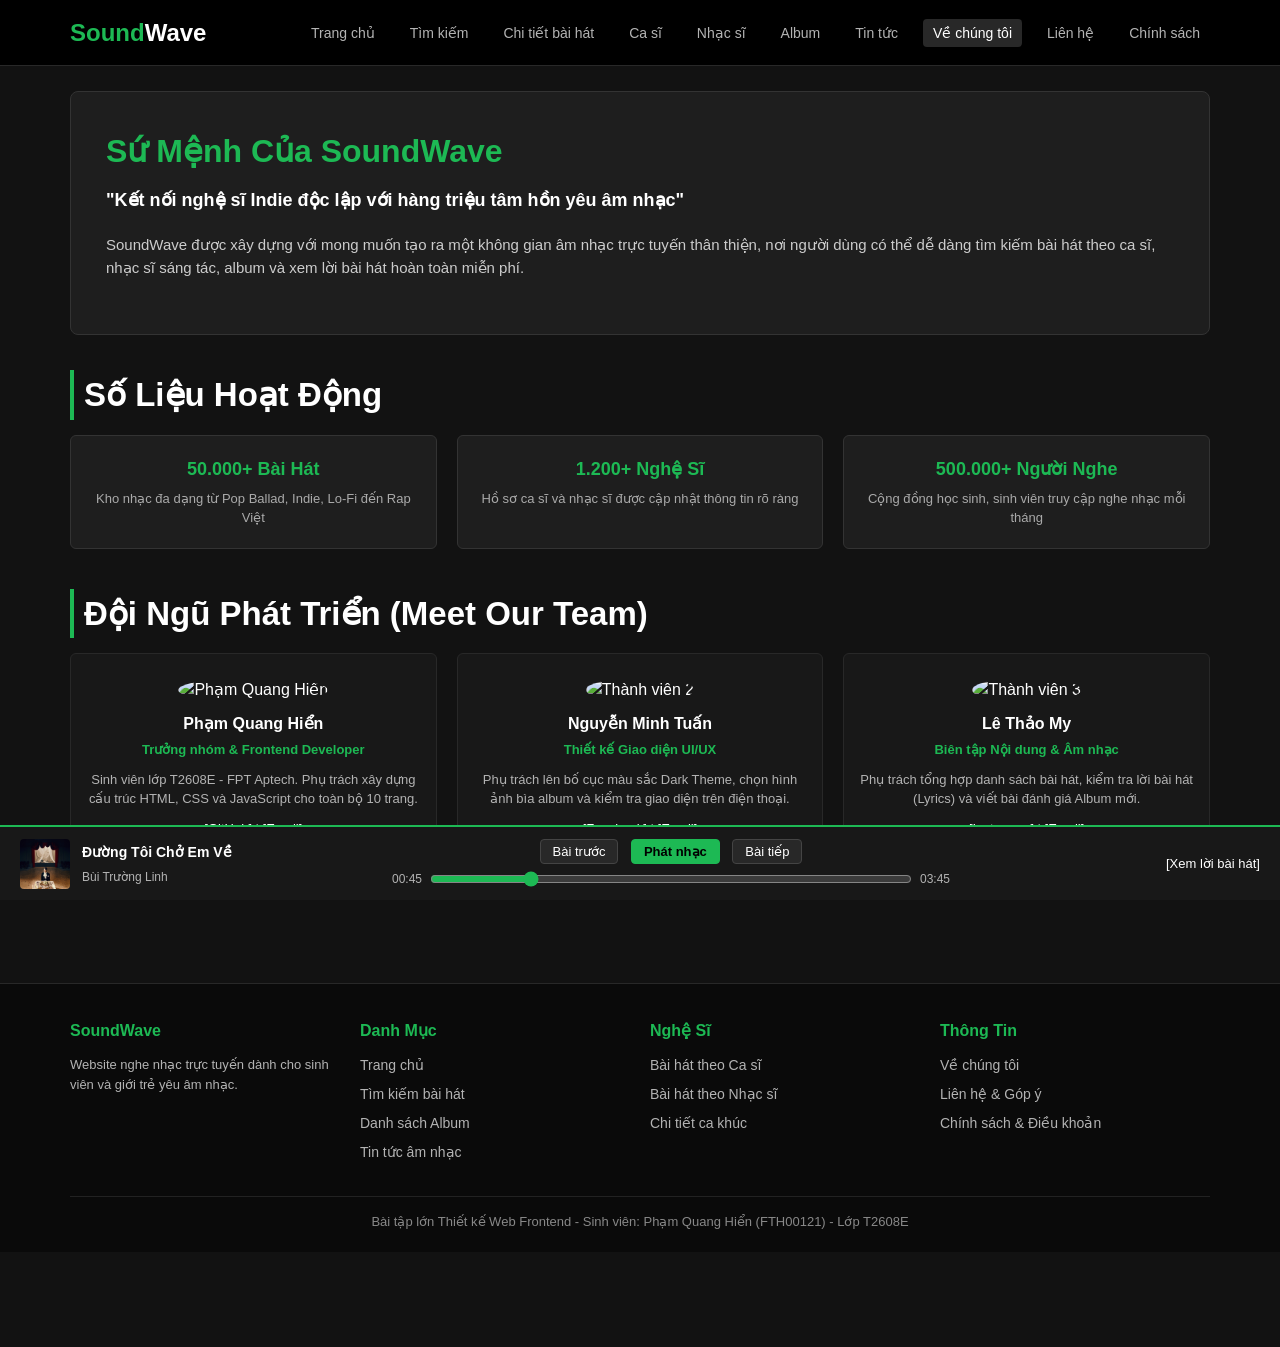
==== commit 0035aa2d: "Update artist images and song covers" ====
--- a/about.html
+++ b/about.html
@@ -130,7 +130,7 @@
 
     <aside class="thanh-nhac-day">
         <div class="player-trai">
-            <img id="player-anh" src="https://images.unsplash.com/photo-1459749411175-04bf5292ceea?w=150" alt="Ảnh bài hát">
+            <img id="player-anh" src="img/som-nhu-vay.jpg" alt="Ảnh bài hát">
             <div>
                 <div><a href="song-detail.html" id="player-ten-bai" style="font-weight: bold; font-size: 14px;">Đường Tôi Chở Em Về</a></div>
                 <div><a href="artist-songs.html" id="player-ca-si" style="font-size: 12px; color: #b3b3b3;">Bùi Trường Linh</a></div>
@@ -138,9 +138,9 @@
         </div>
         <div class="player-giua">
             <div class="cum-nut-player">
-                <button onclick="phatNhac('Quá Đủ Rồi', 'CoolKid', 'https://images.unsplash.com/photo-1514525253161-7a46d19cd819?w=150')">Bài trước</button>
+                <button onclick="phatNhac('Quá Đủ Rồi', 'CoolKid', 'img/coolkid-gia-nhu.jpg')">Bài trước</button>
                 <button id="nut-play-chinh" class="nut-chinh" onclick="bamNutPlay()">Phát nhạc</button>
-                <button onclick="phatNhac('Xương Rồng', 'Dangrangto', 'https://images.unsplash.com/photo-1493225457124-a3eb161ffa5f?w=150')">Bài tiếp</button>
+                <button onclick="phatNhac('Xương Rồng', 'Dangrangto', 'img/xuong-rong.jpg')">Bài tiếp</button>
             </div>
             <div class="thanh-tien-trinh-box">
                 <span id="thoi-gian-chay">00:45</span>
